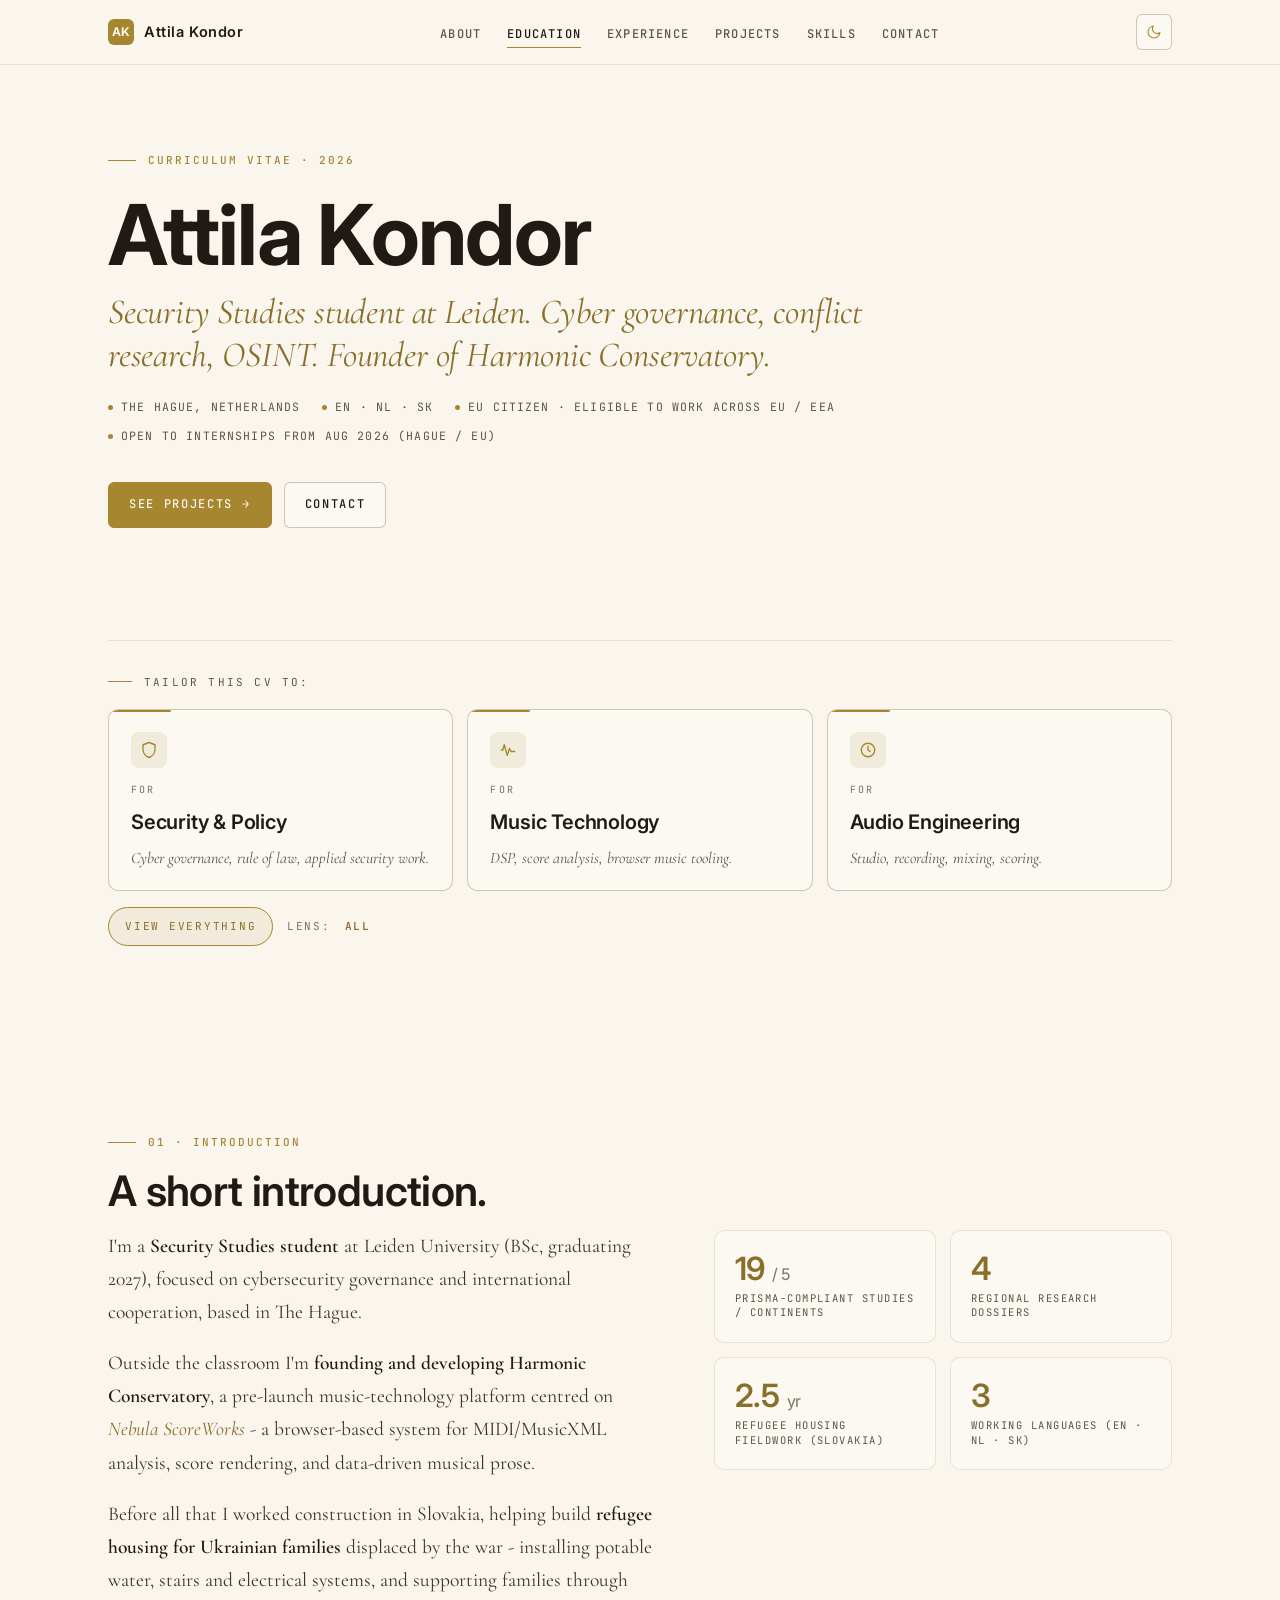
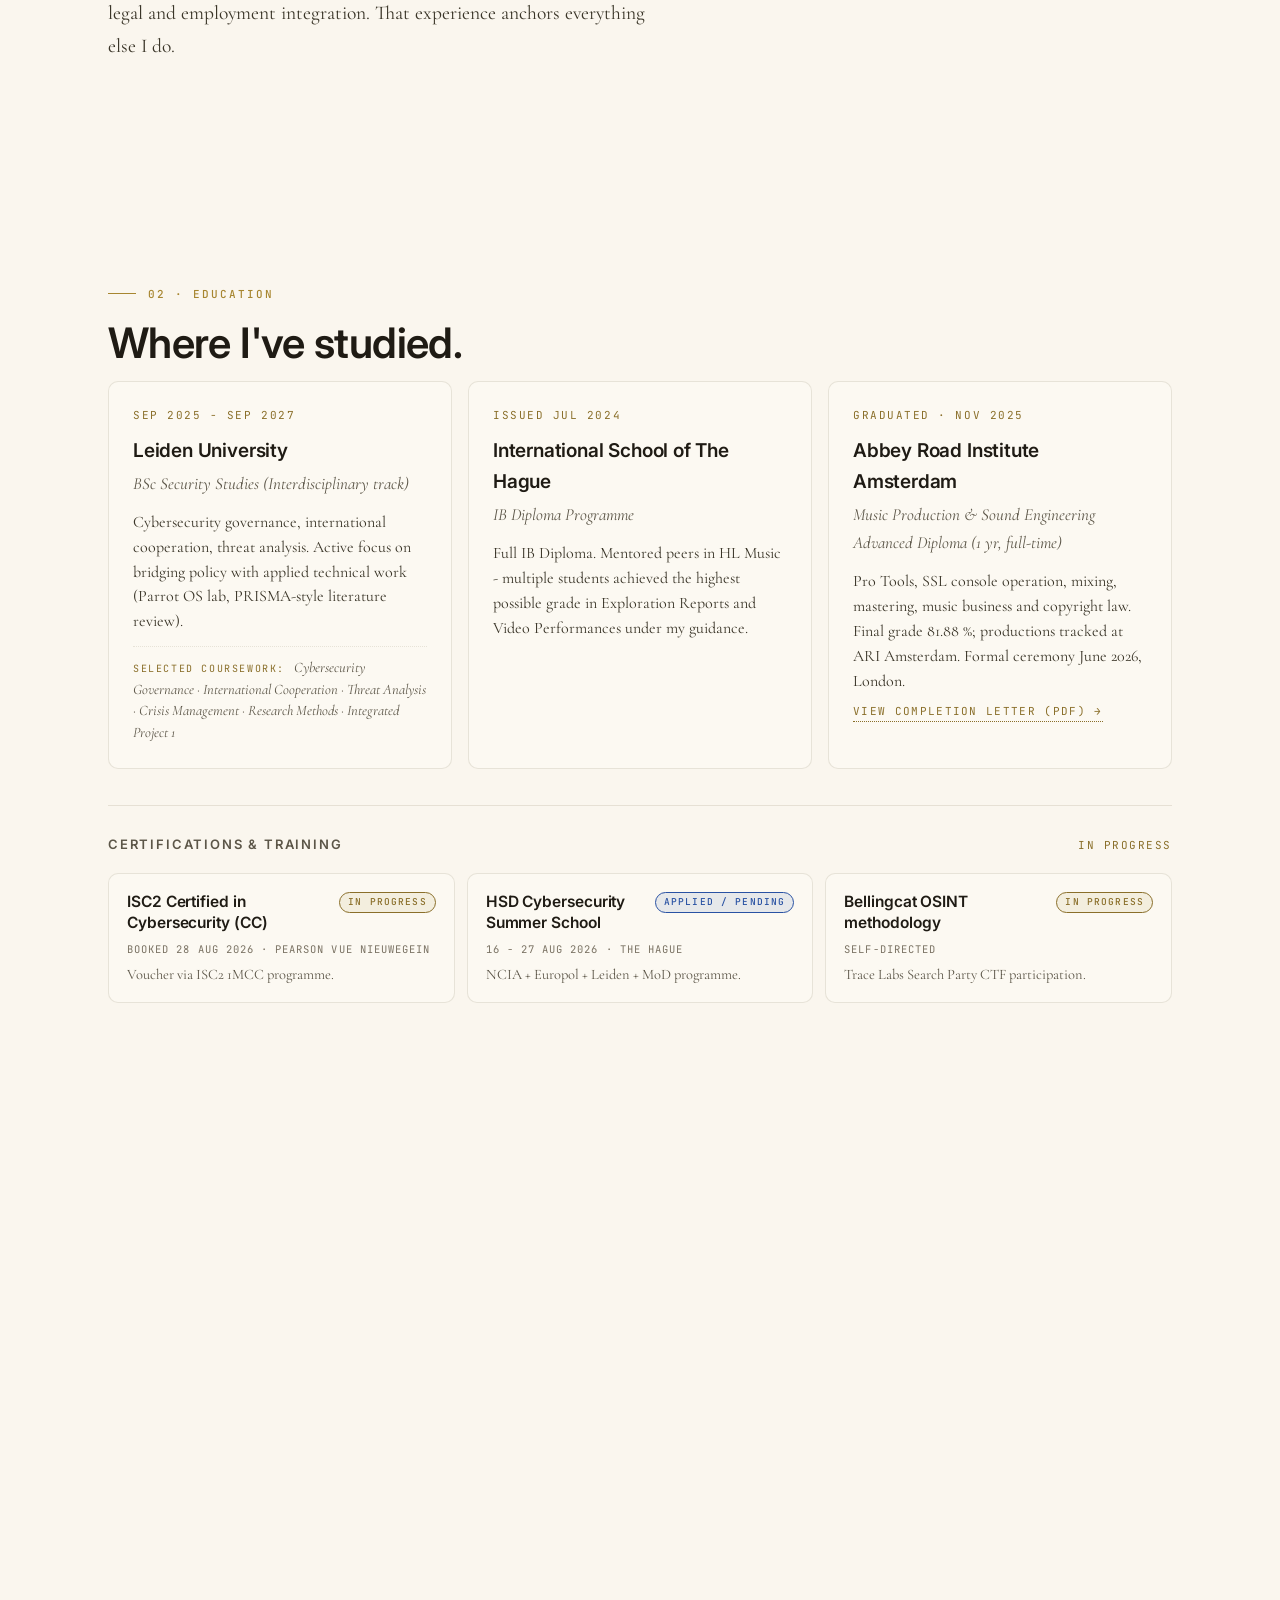
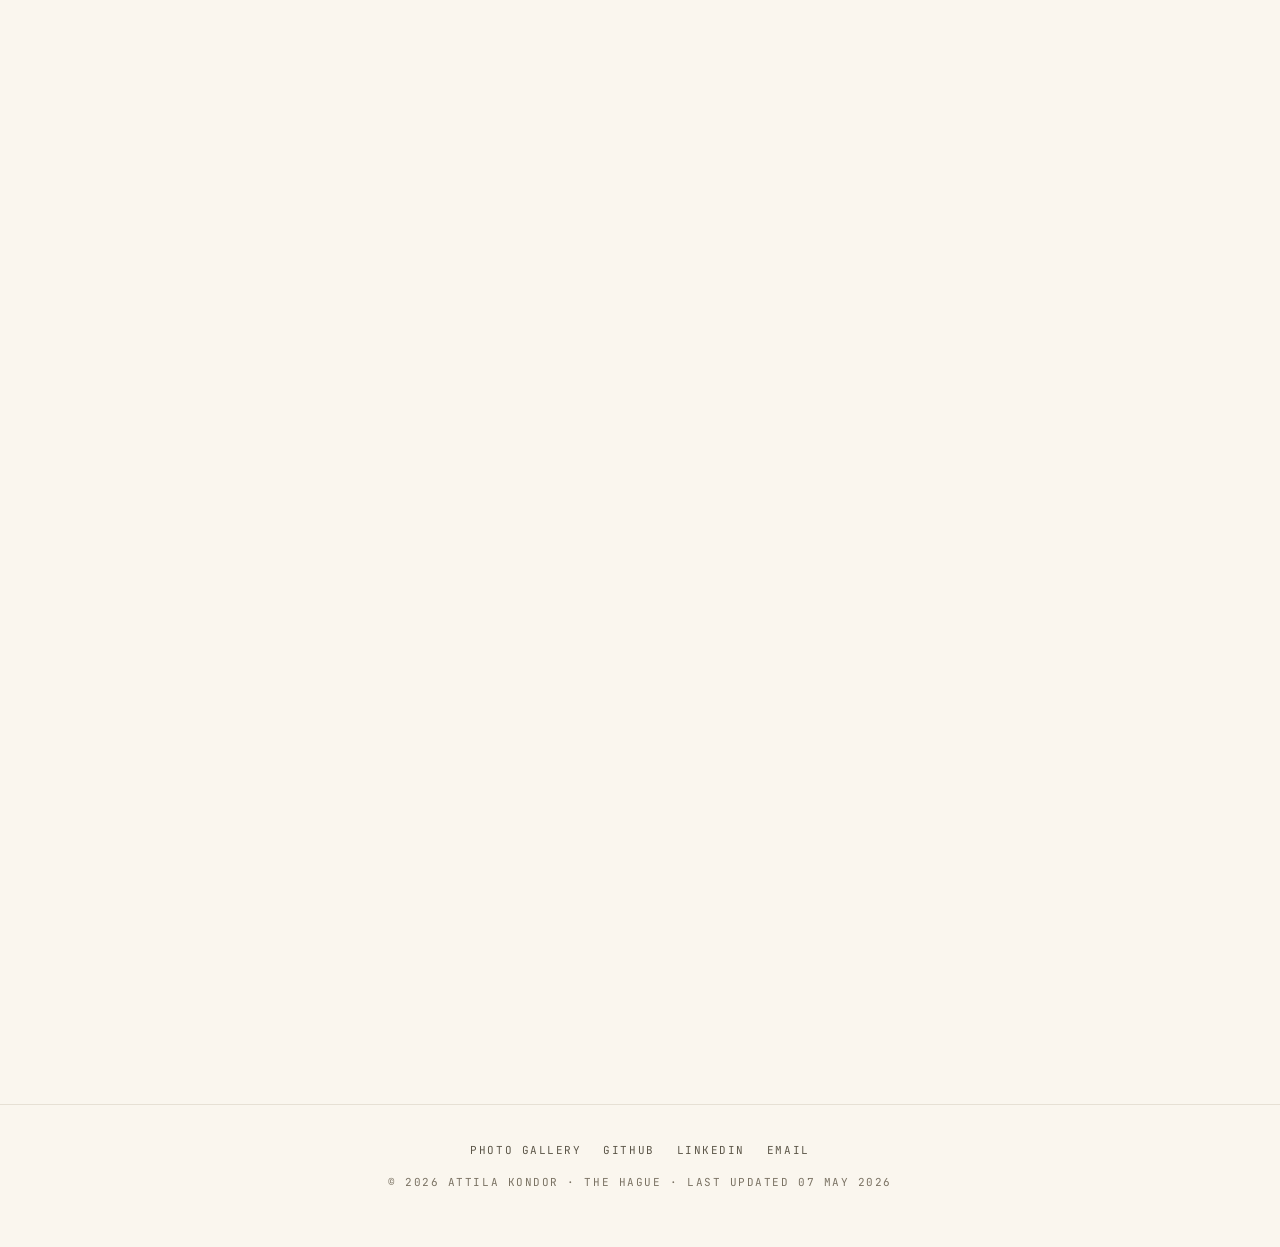
==== index.html @ 65b88cf1 "Initial public commit: CV hub + photo gallery Single-page CV with lens-based audience tailoring (Sec" ====
<!DOCTYPE html>
<html lang="en">
<head>
<meta charset="UTF-8" />
<meta name="viewport" content="width=device-width, initial-scale=1.0" />
<meta name="theme-color" content="#FAF6EE" />
<meta name="description" content="Attila Kondor - Security Studies student at Leiden University. Cyber governance, conflict research, OSINT. Available for internships from August 2026 in The Hague / EU." />
<title>Attila Kondor - CV</title>

<!-- Open Graph -->
<meta property="og:type" content="profile" />
<meta property="og:title" content="Attila Kondor - Security Studies, The Hague" />
<meta property="og:description" content="Cyber governance, conflict research, OSINT. Available for internships from August 2026." />
<meta property="og:url" content="https://attilakondor.com/" />
<meta property="og:image" content="https://attilakondor.com/assets/social/og-image.png" />
<meta property="og:image:width" content="1200" />
<meta property="og:image:height" content="630" />
<meta property="profile:first_name" content="Attila" />
<meta property="profile:last_name" content="Kondor" />

<!-- Twitter Card -->
<meta name="twitter:card" content="summary_large_image" />
<meta name="twitter:title" content="Attila Kondor - Security Studies, The Hague" />
<meta name="twitter:description" content="Cyber governance, conflict research, OSINT." />
<meta name="twitter:image" content="https://attilakondor.com/assets/social/og-image.png" />

<!-- Schema.org structured data -->
<script type="application/ld+json">
{
  "@context": "https://schema.org",
  "@type": "Person",
  "name": "Attila Kondor",
  "url": "https://attilakondor.com",
  "jobTitle": "Security Studies student",
  "alumniOf": [
    { "@type": "CollegeOrUniversity", "name": "Leiden University" },
    { "@type": "EducationalOrganization", "name": "Abbey Road Institute Amsterdam" },
    { "@type": "EducationalOrganization", "name": "International School of The Hague" }
  ],
  "knowsLanguage": ["English", "Slovak", "Dutch"],
  "address": {
    "@type": "PostalAddress",
    "addressLocality": "The Hague",
    "addressCountry": "NL"
  },
  "sameAs": [
    "https://www.linkedin.com/in/attila-kondor-",
    "https://github.com/dhm-ak"
  ],
  "email": "mailto:attilakondor006@gmail.com"
}
</script>

<!-- AK favicon (replaces the music-clef mark from prior versions) -->
<link rel="icon" href="data:image/svg+xml,<svg xmlns='http://www.w3.org/2000/svg' viewBox='0 0 32 32'><rect width='32' height='32' rx='6' fill='%23A78630'/><text x='16' y='22' text-anchor='middle' font-family='Inter,sans-serif' font-weight='600' font-size='15' fill='%23FAF6EE'>AK</text></svg>" />

<link rel="preconnect" href="https://fonts.googleapis.com" />
<link rel="preconnect" href="https://fonts.gstatic.com" crossorigin />
<link rel="preload" as="style" href="https://fonts.googleapis.com/css2?family=Cormorant+Garamond:ital,wght@0,400;0,500;0,600;1,400&family=Inter:wght@400;500;600;700&family=JetBrains+Mono:wght@400;500&display=swap" />
<link href="https://fonts.googleapis.com/css2?family=Cormorant+Garamond:ital,wght@0,400;0,500;0,600;1,400&family=Inter:wght@400;500;600;700&family=JetBrains+Mono:wght@400;500&display=swap" rel="stylesheet" />

<!-- Inline FOUC-prevention: paint the right colours and serif font on the
     very first frame, before main.css arrives. Prevents the white flash
     and font-swap jank, especially on slow 3G/4G connections. -->
<style>
  :root { color-scheme: light dark; }
  html, body { background: #FAF6EE; color: #3A3528; }
  :root[data-theme="dark"] html, :root[data-theme="dark"] body { background: #0A0F1A; color: #C8D4E2; }
  body {
    margin: 0;
    font-family: 'Cormorant Garamond', Georgia, serif;
    font-size: 18.5px;
    line-height: 1.65;
    -webkit-font-smoothing: antialiased;
  }
</style>

<link rel="stylesheet" href="assets/css/main.css" />

<!-- Apply stored theme before first paint -->
<script>
  (function () {
    try {
      var saved = localStorage.getItem('ak-theme');
      if (saved === 'dark') document.documentElement.setAttribute('data-theme', 'dark');
    } catch (e) {}
  })();
</script>
</head>

<body>

<a href="#about" class="skip-link">Skip to content</a>

<!-- ============== NAV ============== -->
<nav class="nav">
  <div class="nav-inner">
    <a href="#top" class="nav-brand"><span class="mark">AK</span> Attila Kondor</a>
    <ul class="nav-links">
      <li><a href="#about">About</a></li>
      <li><a href="#education">Education</a></li>
      <li><a href="#experience">Experience</a></li>
      <li><a href="#projects">Projects</a></li>
      <li><a href="#skills">Skills</a></li>
      <li><a href="#contact">Contact</a></li>
    </ul>
    <div class="nav-right">
      <button class="theme-toggle" id="themeToggle" aria-label="Toggle theme" title="Toggle theme">
        <svg class="icon-moon" viewBox="0 0 24 24" aria-hidden="true">
          <path d="M21 12.8A9 9 0 1 1 11.2 3a7 7 0 0 0 9.8 9.8z"/>
        </svg>
        <svg class="icon-sun" viewBox="0 0 24 24" aria-hidden="true">
          <circle cx="12" cy="12" r="4"/>
          <path d="M12 2v2M12 20v2M4.93 4.93l1.41 1.41M17.66 17.66l1.41 1.41M2 12h2M20 12h2M4.93 19.07l1.41-1.41M17.66 6.34l1.41-1.41"/>
        </svg>
      </button>
    </div>
  </div>
</nav>

<!-- ============== HERO ============== -->
<header class="hero" id="top">
  <div class="container">
    <div class="hero-grid">
      <div class="hero-text">
        <div class="eyebrow" style="margin-bottom: 22px;">Curriculum Vitae · 2026</div>
        <h1>
          Attila Kondor
          <span class="accent">Security Studies student at Leiden. Cyber governance, conflict research, OSINT. Founder of Harmonic Conservatory.</span>
        </h1>
        <div class="hero-meta">
          <span>The Hague, Netherlands</span>
          <span>EN · NL · SK</span>
          <span>EU citizen · eligible to work across EU / EEA</span>
          <span>Open to internships from Aug 2026 (Hague / EU)</span>
        </div>
        <div class="hero-actions">
          <a href="#projects" class="btn btn-primary">See projects →</a>
          <a href="#contact" class="btn">Contact</a>
        </div>
      </div>

      <!-- ====== Lens selector ====== -->
      <div class="lens" id="lens">
        <div class="lens-prompt">Tailor this CV to:</div>
        <div class="lens-doors">
          <button class="door" data-lens-btn="security" aria-pressed="false">
            <span class="door-icon" aria-hidden="true">
              <svg viewBox="0 0 24 24" fill="none" stroke="currentColor" stroke-width="1.8" stroke-linecap="round" stroke-linejoin="round">
                <path d="M12 2 4 5v6c0 5 3.5 9.5 8 11 4.5-1.5 8-6 8-11V5l-8-3z"/>
              </svg>
            </span>
            <span class="door-eyebrow">For</span>
            <span class="door-title">Security &amp; Policy</span>
            <span class="door-sub">Cyber governance, rule of law, applied security work.</span>
          </button>
          <button class="door" data-lens-btn="music-tech" aria-pressed="false">
            <span class="door-icon" aria-hidden="true">
              <svg viewBox="0 0 24 24" fill="none" stroke="currentColor" stroke-width="1.8" stroke-linecap="round" stroke-linejoin="round">
                <path d="M3 12h2l2-7 4 14 3-9 2 4h5"/>
              </svg>
            </span>
            <span class="door-eyebrow">For</span>
            <span class="door-title">Music Technology</span>
            <span class="door-sub">DSP, score analysis, browser music tooling.</span>
          </button>
          <button class="door" data-lens-btn="audio" aria-pressed="false">
            <span class="door-icon" aria-hidden="true">
              <svg viewBox="0 0 24 24" fill="none" stroke="currentColor" stroke-width="1.8" stroke-linecap="round" stroke-linejoin="round">
                <circle cx="12" cy="12" r="9"/>
                <path d="M12 7v5l3 2"/>
              </svg>
            </span>
            <span class="door-eyebrow">For</span>
            <span class="door-title">Audio Engineering</span>
            <span class="door-sub">Studio, recording, mixing, scoring.</span>
          </button>
        </div>
        <div class="lens-overview">
          <button class="lens-overview-btn active" data-lens-btn="all" aria-pressed="true">View everything</button>
          <span class="lens-active-label">Lens: <strong id="lensActive">All</strong></span>
        </div>
      </div>
    </div>
  </div>
</header>

<!-- ============== ABOUT ============== -->
<section id="about">
  <div class="container">
    <div class="eyebrow reveal">01 · Introduction</div>
    <h2 class="section-title reveal">A short introduction.</h2>

    <div class="about-grid">
      <div class="about-text reveal">
        <p>
          I'm a <strong>Security Studies student</strong> at Leiden
          University (BSc, graduating 2027), focused on cybersecurity
          governance and international cooperation, based in The Hague.
        </p>
        <p>
          Outside the classroom I'm <strong>founding and developing
          Harmonic Conservatory</strong>, a pre-launch music-technology
          platform centred on <em>Nebula ScoreWorks</em> - a
          browser-based system for MIDI/MusicXML analysis, score
          rendering, and data-driven musical prose.
        </p>
        <p>
          Before all that I worked construction in Slovakia, helping build
          <strong>refugee housing for Ukrainian families</strong> displaced
          by the war - installing potable water, stairs and electrical
          systems, and supporting families through legal and employment
          integration. That experience anchors everything else I do.
        </p>
      </div>
      <div class="stats reveal-stagger" id="statsGrid">
        <!-- ALL (default) + SECURITY -->
        <div class="stat" data-lens-show="all security">
          <div class="stat-num">19<small> / 5</small></div>
          <div class="stat-label">PRISMA-compliant studies / continents</div>
        </div>
        <div class="stat" data-lens-show="all security">
          <div class="stat-num">4</div>
          <div class="stat-label">Regional research dossiers</div>
        </div>
        <div class="stat" data-lens-show="all security">
          <div class="stat-num">2.5<small> yr</small></div>
          <div class="stat-label">Refugee housing fieldwork (Slovakia)</div>
        </div>
        <div class="stat" data-lens-show="all">
          <div class="stat-num">3</div>
          <div class="stat-label">Working languages (EN · NL · SK)</div>
        </div>
        <!-- SECURITY only -->
        <div class="stat" data-lens-show="security">
          <div class="stat-num">Aug<small> '26</small></div>
          <div class="stat-label">ISC2 CC certification scheduled</div>
        </div>
        <!-- MUSIC TECH -->
        <div class="stat" data-lens-show="music-tech">
          <div class="stat-num">909<small>+</small></div>
          <div class="stat-label">Pieces analysed (POP909 dataset)</div>
        </div>
        <div class="stat" data-lens-show="music-tech">
          <div class="stat-num">81.85<small>%</small></div>
          <div class="stat-label">MIREX root accuracy (vs 37 % baseline)</div>
        </div>
        <div class="stat" data-lens-show="music-tech">
          <div class="stat-num">15</div>
          <div class="stat-label">Curriculum modules shipped (Conservatory)</div>
        </div>
        <div class="stat" data-lens-show="music-tech">
          <div class="stat-num">JUCE<small> 8</small></div>
          <div class="stat-label">Native VST shipped (Chord Architect)</div>
        </div>
        <!-- AUDIO ENGINEERING -->
        <div class="stat" data-lens-show="audio">
          <div class="stat-num">81.88<small>%</small></div>
          <div class="stat-label">Abbey Road Institute graduation</div>
        </div>
        <div class="stat" data-lens-show="audio">
          <div class="stat-num">1<small> yr</small></div>
          <div class="stat-label">Full-time Advanced Diploma at ARI</div>
        </div>
        <div class="stat" data-lens-show="audio">
          <div class="stat-num">5</div>
          <div class="stat-label">Studios / venues recorded in</div>
        </div>
        <div class="stat" data-lens-show="audio">
          <div class="stat-num">IB HL</div>
          <div class="stat-label">Music students mentored to top grades</div>
        </div>
      </div>
    </div>
  </div>
</section>

<!-- ============== EDUCATION ============== -->
<section id="education">
  <div class="container">
    <div class="eyebrow reveal">02 · Education</div>
    <h2 class="section-title reveal">Where I've studied.</h2>

    <div class="edu-grid reveal-stagger">

      <div class="edu-card">
        <div class="edu-date">Sep 2025 - Sep 2027</div>
        <div class="edu-school">Leiden University</div>
        <div class="edu-degree">BSc Security Studies (Interdisciplinary track)</div>
        <div class="edu-detail">
          Cybersecurity governance, international cooperation, threat
          analysis. Active focus on bridging policy with applied
          technical work (Parrot OS lab, PRISMA-style literature review).
          <div class="edu-coursework">
            <span class="cw-label">Selected coursework:</span>
            Cybersecurity Governance · International Cooperation ·
            Threat Analysis · Crisis Management · Research Methods ·
            Integrated Project 1
          </div>
        </div>
      </div>

      <div class="edu-card">
        <div class="edu-date">Issued Jul 2024</div>
        <div class="edu-school">International School of The Hague</div>
        <div class="edu-degree">IB Diploma Programme</div>
        <div class="edu-detail">
          Full IB Diploma. Mentored peers in HL Music - multiple
          students achieved the highest possible grade in Exploration
          Reports and Video Performances under my guidance.
        </div>
      </div>

      <div class="edu-card">
        <div class="edu-date">Graduated · Nov 2025</div>
        <div class="edu-school">Abbey Road Institute Amsterdam</div>
        <div class="edu-degree">Music Production &amp; Sound Engineering Advanced Diploma (1 yr, full-time)</div>
        <div class="edu-detail">
          Pro Tools, SSL console operation, mixing, mastering, music
          business and copyright law. Final grade 81.88 %; productions
          tracked at ARI Amsterdam. Formal ceremony June 2026, London.
          <a href="assets/docs/abbey-road-completion.pdf" target="_blank" rel="noopener" class="edu-link">View completion letter (PDF) →</a>
        </div>
      </div>

    </div>

    <div class="cert-block reveal">
      <div class="cert-header">
        <div class="cert-title">Certifications &amp; Training</div>
        <div class="cert-status-line">In progress</div>
      </div>
      <div class="cert-grid reveal-stagger">

        <div class="cert-card">
          <div class="cert-card-top">
            <div class="cert-name">ISC2 Certified in Cybersecurity (CC)</div>
            <span class="status status-progress">In progress</span>
          </div>
          <div class="cert-meta">Booked 28 Aug 2026 · Pearson VUE Nieuwegein</div>
          <div class="cert-detail">Voucher via ISC2 1MCC programme.</div>
        </div>

        <div class="cert-card">
          <div class="cert-card-top">
            <div class="cert-name">HSD Cybersecurity Summer School</div>
            <span class="status status-pending">Applied / pending</span>
          </div>
          <div class="cert-meta">16 - 27 Aug 2026 · The Hague</div>
          <div class="cert-detail">NCIA + Europol + Leiden + MoD programme.</div>
        </div>

        <div class="cert-card">
          <div class="cert-card-top">
            <div class="cert-name">Bellingcat OSINT methodology</div>
            <span class="status status-progress">In progress</span>
          </div>
          <div class="cert-meta">Self-directed</div>
          <div class="cert-detail">Trace Labs Search Party CTF participation.</div>
        </div>

      </div>
    </div>

  </div>
</section>

<!-- ============== EXPERIENCE ============== -->
<section id="experience">
  <div class="container">
    <div class="eyebrow reveal">03 · Professional Experience</div>
    <h2 class="section-title reveal">Where I've built things.</h2>

    <div class="timeline">

      <div class="tl-item reveal">
        <div class="tl-date">Mar 2025 - Present · Hybrid</div>
        <div class="tl-role">Founder &amp; Lead Developer</div>
        <div class="tl-company">Harmonic Conservatory · Self-employed
          <span class="pin">The Hague, NL</span></div>
        <p class="tl-body">
          Founding and developing Harmonic Conservatory, a pre-launch
          music-technology startup. Its first product, <em>Nebula
          ScoreWorks</em>, is a website that takes a piece of digital
          sheet music and breaks it down automatically - showing the
          chords, the structure, the rises and falls of tension - and
          writes a plain-English description of what's happening
          musically.
        </p>
        <ul class="tl-bullets">
          <li>Built the entire analyser in the browser using plain JavaScript - no servers, runs instantly on any computer.</li>
          <li>Built an automated test system that runs the analyser against 909+ real songs from a public reference dataset, flagging any drop in accuracy on every code change.</li>
          <li>Designed a classification system that recognises common song structures (verse-chorus-verse patterns and similar) - the same kind of pattern-recognition skill used in OSINT investigation and threat-classification work.</li>
          <li>Tracked down a tricky audio bug that was silently cutting off the first fifth of a second of every playback. Wrote a clean fix and shipped it.</li>
          <li>Built an automatic commentary feature: for every musical phrase the system writes a paragraph in plain English explaining what's happening - so beginners can read the analysis without music-theory training.</li>
        </ul>
        <div class="inline-strip">
          <div class="photo" data-cap="Nebula ScoreWorks - tension graph &amp; score render with chord roman-numeral analysis">
            <img decoding="async" src="assets/photos/nebula-1.jpg" alt="Nebula ScoreWorks - tension graph view" loading="lazy"/>
            <div class="cap">Tension graph · Score render</div>
          </div>
          <div class="photo" data-cap="Nebula ScoreWorks - global music culture &amp; eras map">
            <img decoding="async" src="assets/photos/nebula-3.jpg" alt="Nebula ScoreWorks - culture and eras map" loading="lazy"/>
            <div class="cap">Culture &amp; eras map</div>
          </div>
          <div class="photo" data-cap="Nebula ScoreWorks - phrase-specific composition prose">
            <img decoding="async" src="assets/photos/nebula-6.jpg" alt="Nebula ScoreWorks - generative prose" loading="lazy"/>
            <div class="cap">Generative composition prose</div>
          </div>
        </div>
        <div class="tl-tags">
          <span class="chip gold">Vanilla JS</span>
          <span class="chip gold">VexFlow</span>
          <span class="chip gold">Web Audio</span>
          <span class="chip gold">MIDI / MusicXML</span>
          <span class="chip blue">Node CLI</span>
          <span class="chip">DSP</span>
          <span class="chip">Design Systems</span>
        </div>
      </div>

      <div class="tl-item reveal">
        <div class="tl-date">Jul 2023 - Jan 2025 · Hybrid</div>
        <div class="tl-role">Music Instructor &amp; Independent Recording Engineer</div>
        <div class="tl-company">Self-employed
          <span class="pin">The Hague, NL</span></div>
        <p class="tl-body">
          Two parallel tracks under one self-employed practice. <strong>Taught
          students</strong> composition, piano performance, and music
          production using industry-standard tools (Logic Pro X, Pro
          Tools, SSL mixing consoles); several mentees earned the
          <strong>top grade</strong> in IB Higher-Level Music. Alongside
          teaching, <strong>engineered recording sessions for working
          professional artists</strong> - strings, vocals, solo piano,
          and live theatrical performances.
        </p>
        <ul class="tl-bullets">
          <li><strong>Sessions for professional artists</strong> - tracked string ensembles, solo vocalists, and live theatrical performances across studio and venue settings, with full microphone-placement and signal-chain documentation so the sessions are reproducible.</li>
          <li>Recorded at <strong>Amare</strong>, <strong>Theater aan het Spui</strong>, and the Bethlehem chapel - covering studio piano captures, choir / ensemble work, and live theatrical productions.</li>
          <li>Designed individual lesson plans for each student - some learning piano as songwriters, others as classical arrangers.</li>
          <li>Trained students to move smoothly between the major music software (Logic Pro X, Pro Tools, Sibelius, MuseScore, Dorico) so they could pick the right tool for each project.</li>
          <li>Wrote small command-line scripts that automatically convert and rename batches of audio files - saving students hours of manual work each session.</li>
          <li>Composed original pieces inspired by theatrical performances, tailored to IB exam requirements.</li>
        </ul>
        <div class="inline-strip">
          <div class="photo" data-cap="On the faders - mix pass">
            <img decoding="async" src="assets/photos/studio-console-faders.jpg" alt="On the faders" loading="lazy"/>
            <div class="cap">Faders · Mix pass</div>
          </div>
          <div class="photo" data-cap="Flying faders mid-recall">
            <img decoding="async" src="assets/photos/studio-flying-faders.jpg" alt="Flying faders" loading="lazy"/>
            <div class="cap">Automation · Flying faders</div>
          </div>
          <div class="photo" data-cap="Patchbay - signal routing">
            <img decoding="async" src="assets/photos/studio-patchbay.jpg" alt="Patchbay" loading="lazy"/>
            <div class="cap">Patchbay · Routing</div>
          </div>
        </div>
        <div class="tl-tags">
          <span class="chip gold">Recording Engineer</span>
          <span class="chip gold">Composition</span>
          <span class="chip gold">Mentoring</span>
          <span class="chip">String tracking</span>
          <span class="chip">Vocal tracking</span>
          <span class="chip">Live capture</span>
          <span class="chip">Pro Tools</span>
          <span class="chip">Logic Pro X</span>
          <span class="chip">SSL consoles</span>
          <span class="chip">Sibelius / MuseScore / Dorico</span>
          <span class="chip blue">Bash</span>
        </div>
      </div>

      <div class="tl-item reveal">
        <div class="tl-date">Sep 2025 - Present · Self-directed</div>
        <div class="tl-role">Independent Security Research &amp; Lab</div>
        <div class="tl-company">Alongside Leiden BSc Security Studies
          <span class="pin">The Hague, NL</span></div>
        <p class="tl-body">
          A self-directed cybersecurity practice running alongside my
          Leiden degree - mixing hands-on technical work, structured
          policy research, and regional case studies.
        </p>
        <ul class="tl-bullets">
          <li>Daily use of <strong>Parrot OS / Debian</strong> (a security-focused Linux distribution): command line, networking, and defensive security tools.</li>
          <li>Wrote a structured academic literature review (using the PRISMA methodology) on gender-based human trafficking in post-conflict states - 19 peer-reviewed studies across 5 continents - for a Leiden coursework module.</li>
          <li>Designed and built a crisis-simulation game (<em>Operation Nexus</em>) for a group coursework project: players make decisions inside a fictional post-conflict country (Varalia) and watch the rule of law either collapse or hold.</li>
          <li>Three regional research dossiers: <strong>Syria</strong> (how chemical-weapons use is held to account; Saudi Arabia's role in the Civil War), <strong>Fukushima</strong> (a structured failure analysis of the 2011 disaster and the global nuclear-safety bodies that should have caught it), and <strong>DPRK</strong> (the UN sanctions system, North Korea's nuclear posture, and how Pyongyang routinely evades enforcement).</li>
          <li>Independent reading on <strong>financial crime</strong>: how banks help or hurt during conflicts (sanctions evasion, war profiteering), predatory lending, and gaps in cryptocurrency regulation.</li>
          <li>Booked the <strong>ISC2 Certified in Cybersecurity</strong> exam for Aug 2026 and applied for the HSD Cybersecurity Summer School (run jointly by NATO's NCIA, Europol, Leiden, and the Dutch Ministry of Defence).</li>
        </ul>
        <div class="tl-tags">
          <span class="chip rose">Parrot OS</span>
          <span class="chip rose">OSINT</span>
          <span class="chip rose">PRISMA</span>
          <span class="chip rose">Conflict Research</span>
          <span class="chip rose">Rule of Law</span>
          <span class="chip">Linux</span>
        </div>
      </div>

      <div class="tl-item reveal">
        <div class="tl-date">Jul 2022 - Dec 2024 · On-site</div>
        <div class="tl-role">Construction Helper - Ukrainian Refugee Housing</div>
        <div class="tl-company">Volunteer Works · Full-time
          <span class="pin">Lesnica &amp; Malá Franková, SK</span></div>
        <p class="tl-body">
          Supported the construction of homes in Slovakia for Ukrainian
          refugee families fleeing the war. Helped prepare materials,
          install essential systems (potable water, stairs, electricity),
          and collaborated with volunteer crews on safe assembly.
          Beyond the build itself, I helped families navigate legal
          entitlements and employment integration.
        </p>
        <ul class="tl-bullets">
          <li>Prepared construction supplies and contributed to installing potable water, stairs and electrical systems.</li>
          <li>Coordinated with volunteer crews on safe building assembly procedures.</li>
          <li>Helped displaced families navigate legal entitlements, employment and integration.</li>
          <li>Completed homes provided stable accommodation for displaced Ukrainian families.</li>
        </ul>
        <div class="inline-strip">
          <div class="photo feature" data-cap="Build site, Slovakia · Helping Ukrainian refugee families">
            <img decoding="async" src="assets/photos/ukraine-site-1.jpg" alt="Build site for Ukrainian refugee housing in Slovakia" loading="lazy"/>
            <div class="cap">Lesnica · Build site, 2022</div>
          </div>
          <div class="photo" data-cap="Before installing the staircase">
            <img decoding="async" src="assets/photos/ukraine-before-stairs.jpg" alt="Before installing staircase" loading="lazy"/>
            <div class="cap">Before · Staircase frame</div>
          </div>
          <div class="photo" data-cap="After staircase install">
            <img decoding="async" src="assets/photos/ukraine-after-stairs.jpg" alt="After staircase install" loading="lazy"/>
            <div class="cap">After · Staircase installed</div>
          </div>
        </div>
        <div class="tl-tags">
          <span class="chip green">Community Support</span>
          <span class="chip green">Construction</span>
          <span class="chip green">Humanitarian Aid</span>
          <span class="chip">Slovak / English</span>
        </div>
      </div>

    </div>
  </div>
</section>

<!-- ============== PROJECTS ============== -->
<section id="projects">
  <div class="container">
    <div class="eyebrow reveal">04 · Projects</div>
    <h2 class="section-title reveal">Selected work.</h2>
    <p class="section-lede reveal">
      Filtered by your chosen lens - pick one below to narrow the grid,
      or hit <em>All</em> to view everything. The lens at the top of
      the page stays in sync.
    </p>

    <div class="lens-mini reveal" id="lensMini" role="group" aria-label="Filter projects by lens">
      <span class="lens-mini-label">Filter:</span>
      <button class="lens-mini-btn" data-lens-btn="all" aria-pressed="true">All</button>
      <button class="lens-mini-btn" data-lens-btn="security" aria-pressed="false">Security &amp; Policy</button>
      <button class="lens-mini-btn" data-lens-btn="music-tech" aria-pressed="false">Music Tech</button>
      <button class="lens-mini-btn" data-lens-btn="audio" aria-pressed="false">Audio Engineering</button>
    </div>

    <div class="projects-grid" id="projectGrid">

      <!-- ===== Music Tech (4) ===== -->
      <article class="project has-shots reveal" data-lens="music-tech">
        <div class="project-tag"><span class="dot"></span> Music Tech · Flagship</div>
        <h3>Nebula ScoreWorks - Music analyser that runs in your browser</h3>
        <p>
          Drop a piece of digital sheet music in and the system breaks
          it down automatically: what key it's in, every chord, the
          song's structure (verse / chorus / bridge), and where the
          tension rises and falls. Renders the score visually as you
          scroll. No server, no install.
        </p>
        <div class="project-shots" aria-label="Nebula ScoreWorks screenshots">
          <div class="shot" data-cap="Tension graph + score render with chord roman-numeral analysis">
            <img decoding="async" src="assets/photos/nebula-1.jpg" alt="Nebula ScoreWorks - tension graph view" loading="lazy"/>
          </div>
          <div class="shot" data-cap="Phrase-tab navigator with VexFlow render">
            <img decoding="async" src="assets/photos/nebula-2.jpg" alt="Nebula ScoreWorks - phrase navigator" loading="lazy"/>
          </div>
          <div class="shot" data-cap="Global music culture &amp; eras map">
            <img decoding="async" src="assets/photos/nebula-3.jpg" alt="Nebula ScoreWorks - culture and eras map" loading="lazy"/>
          </div>
          <div class="shot" data-cap="Form recognition with structural overlay">
            <img decoding="async" src="assets/photos/nebula-4.jpg" alt="Nebula ScoreWorks - form recognition" loading="lazy"/>
          </div>
          <div class="shot" data-cap="Component analysis &amp; tension breakdown">
            <img decoding="async" src="assets/photos/nebula-5.jpg" alt="Nebula ScoreWorks - component analysis" loading="lazy"/>
          </div>
          <div class="shot" data-cap="Phrase-specific composition prose">
            <img decoding="async" src="assets/photos/nebula-6.jpg" alt="Nebula ScoreWorks - generative prose" loading="lazy"/>
          </div>
          <div class="shot" data-cap="Multi-view auto-scroll layout">
            <img decoding="async" src="assets/photos/nebula-7.jpg" alt="Nebula ScoreWorks - multi-view layout" loading="lazy"/>
          </div>
          <div class="shot" data-cap="Full pipeline view with tension contour">
            <img decoding="async" src="assets/photos/nebula-8.jpg" alt="Nebula ScoreWorks - full pipeline" loading="lazy"/>
          </div>
        </div>
        <div class="project-meta">
          <span class="chip gold">Vanilla JS</span>
          <span class="chip">VexFlow</span>
          <span class="chip">Web Audio</span>
          <span class="chip blue">MIDI / MusicXML</span>
        </div>
      </article>

      <article class="project reveal" data-lens="music-tech">
        <div class="project-tag"><span class="dot"></span> Music Tech · Core algorithm</div>
        <h3>Music key-detection engine</h3>
        <p>
          The "brain" inside the analyser. Figures out what key a piece
          of music is in (out of 24 possibilities), then breaks it into
          individual chords. Lifted accuracy from 37 % to 81.85 % on a
          public 909-piece test set, scored using the same method
          professional music-research teams use.
        </p>
        <div class="project-meta">
          <span class="chip gold">Pattern recognition</span>
          <span class="chip blue">Probabilistic decoding</span>
          <span class="chip">Public test set (POP909)</span>
          <span class="chip">Academic-grade benchmarking</span>
        </div>
      </article>

      <article class="project reveal" data-lens="music-tech">
        <div class="project-tag"><span class="dot"></span> Music Tech · EdTech</div>
        <h3>Harmonic Conservatory - online music school</h3>
        <p>
          A complete online music school. 15 progressive modules cover
          theory, harmony, ear training, recording, mixing, and film
          scoring - all running in the browser. Includes log-in to save
          progress and choose between visual themes.
        </p>
        <div class="project-meta">
          <span class="chip gold">EdTech</span>
          <span class="chip">Curriculum design</span>
          <span class="chip">15 modules</span>
        </div>
      </article>

      <article class="project reveal" data-lens="music-tech">
        <div class="project-tag"><span class="dot"></span> Music Tech · Toolkit</div>
        <h3>Browser Music-Theory Toolkit</h3>
        <p>
          A collection of in-browser music-theory tools: a chord-progression
          library, a genre-aware chord enhancer, a chord generator,
          a workbench for sketching progressions, and a reference for
          music traditions around the world. All share the same notation
          renderer.
        </p>
        <div class="project-meta">
          <span class="chip gold">Music theory</span>
          <span class="chip">Generative tools</span>
          <span class="chip">Chord voicing</span>
        </div>
      </article>

      <article class="project reveal" data-lens="music-tech">
        <div class="project-tag"><span class="dot"></span> Music Tech · Native plugin</div>
        <h3>Chord Architect - music plugin for Logic Pro &amp; other DAWs</h3>
        <p>
          A music-software plugin built in <strong>C++</strong> that runs
          inside professional digital audio workstations (Logic Pro, Pro
          Tools, Ableton, etc.). Lets musicians pick chord progressions
          visually, hear them play back live, and drag them straight
          into their session as a MIDI clip - no copying, no re-typing.
          Works on both Apple Silicon and Intel Macs.
        </p>
        <div class="project-meta">
          <span class="chip gold">C++</span>
          <span class="chip gold">Audio plugin (VST3 / AU)</span>
          <span class="chip">Cross-platform Mac</span>
          <span class="chip">MIDI drag-and-drop</span>
        </div>
      </article>

      <!-- ===== Security (3) ===== -->
      <article class="project reveal" data-lens="security">
        <div class="project-tag"><span class="dot"></span> Security · Research</div>
        <h3>Trafficking &amp; rule-of-law literature review (Leiden coursework)</h3>
        <p>
          A structured academic literature review on gender-based human
          trafficking in post-conflict states, written for a Leiden
          coursework module. Reviewed 19 peer-reviewed studies across
          5 continents and identified three patterns by which fragile
          states fail women and girls: through their use of force,
          their courts, and their bureaucracies. Used the standard
          academic search method (PRISMA) with a documented strategy.
        </p>
        <div class="project-meta">
          <span class="chip rose">PRISMA methodology</span>
          <span class="chip rose">Rule of law</span>
          <span class="chip rose">Human trafficking</span>
          <span class="chip">Academic research</span>
        </div>
      </article>

      <article class="project reveal" data-lens="security">
        <div class="project-tag"><span class="dot"></span> Security · Simulation + dev</div>
        <h3>Operation Nexus - crisis-simulation game</h3>
        <p>
          A crisis-simulation game built as a group coursework project.
          Players make decisions inside a fictional post-conflict
          country (Varalia) and watch the rule of law either collapse
          or hold. Real-time graphs show stability and legitimacy. The
          teacher can pause, rewind, and inject new events. Built in
          plain JavaScript so it runs offline in any classroom.
        </p>
        <div class="project-meta">
          <span class="chip rose">Crisis simulation</span>
          <span class="chip rose">Rule of law</span>
          <span class="chip blue">JavaScript</span>
          <span class="chip">Private (coursework)</span>
        </div>
      </article>

      <article class="project reveal with-image" data-lens="security"
               style="--proj-bg: url('assets/photos/linux-on-phone.jpg');">
        <div class="project-tag"><span class="dot"></span> Security · Lab</div>
        <h3>Cybersecurity practice lab</h3>
        <p>
          My personal lab for hands-on cybersecurity practice, built on
          <strong>Parrot OS</strong> (a Linux distribution designed for
          security work). Used for coursework in network mapping,
          vulnerability scanning, and defensive monitoring. Side
          projects include running full Linux on a phone.
        </p>
        <div class="project-meta">
          <span class="chip">Parrot OS</span>
          <span class="chip">Linux</span>
          <span class="chip">Network mapping</span>
          <span class="chip">Vulnerability scanning</span>
        </div>
      </article>

      <article class="project reveal" data-lens="security">
        <div class="project-tag"><span class="dot"></span> Security · Area studies</div>
        <h3>Conflict &amp; area studies - Syria · Fukushima · DPRK</h3>
        <p>
          Three regional research dossiers I built up over Leiden
          coursework:
        </p>
        <ul class="tl-bullets" style="margin-bottom: 14px;">
          <li><strong>Syria</strong> - how Saudi Arabia's involvement in the Civil War fits classic great-power theory, plus how (and whether) chemical-weapons use is held to account, including the OPCW's investigative role.</li>
          <li><strong>Fukushima</strong> - a structured failure analysis of the 2011 nuclear disaster, the global agencies that should have caught it (IAEA), and what the post-incident review found.</li>
          <li><strong>DPRK</strong> - the UN sanctions system on North Korea (Resolutions 1718 / 2270 / 2371), how Pyongyang routinely evades enforcement, and how it uses proliferation networks to fund itself.</li>
        </ul>
        <div class="project-meta">
          <span class="chip rose">Conflict studies</span>
          <span class="chip rose">Chemical weapons</span>
          <span class="chip rose">Nuclear governance</span>
          <span class="chip">IAEA / OPCW</span>
          <span class="chip">UN sanctions</span>
        </div>
      </article>

      <!-- ===== Audio (3) ===== -->
      <article class="project reveal" data-lens="audio">
        <div class="project-tag"><span class="dot"></span> Audio · Bug fix</div>
        <h3>Web Audio playback bug fix</h3>
        <p>
          Tracked down a tricky bug that was silently cutting off the
          first fifth of a second of every audio playback. Wrote a
          clean fix - which also lifted a key piece of the analyser's
          accuracy by 19 percentage points, with a follow-up timing
          fix adding another 5.
        </p>
        <div class="project-meta">
          <span class="chip blue">Web Audio</span>
          <span class="chip">Debugging</span>
          <span class="chip">Performance</span>
        </div>
      </article>

      <article class="project reveal" data-lens="audio">
        <div class="project-tag"><span class="dot"></span> Audio · Recording</div>
        <h3>Abbey Road Institute - choir session</h3>
        <p>
          Recorded a male choir for a hybrid orchestral / synthesiser
          piece, captured in Pro Tools through an SSL mixing console at
          Abbey Road Institute Amsterdam.
        </p>
        <div class="project-meta">
          <span class="chip blue">Pro Tools</span>
          <span class="chip">SSL console</span>
          <span class="chip">Choir capture</span>
        </div>
      </article>

      <article class="project reveal" data-lens="audio">
        <div class="project-tag"><span class="dot"></span> Audio · Recording</div>
        <h3>Bethlehem chapel - solo piano session</h3>
        <p>
          Recorded a solo piano session at the Bethlehem chapel using a
          single-microphone (mono) setup. Documented the full recording
          chain - microphone placement, signal processing, and routing
          - so the session is reproducible.
        </p>
        <div class="project-meta">
          <span class="chip blue">Mono recording</span>
          <span class="chip">Signal chain</span>
          <span class="chip">Live capture</span>
        </div>
      </article>

      <!-- ===== Cross-cutting / always shown ===== -->
      <article class="project reveal" data-lens="all">
        <div class="project-tag"><span class="dot"></span> Humanitarian · Field</div>
        <h3>Refugee housing build - Slovakia (2022-2024)</h3>
        <p>
          Hands-on construction work for two villages (Lesnica and
          Malá Franková) building homes for displaced Ukrainian
          families. Prepped materials, installed water, stairs, and
          electrics. Also helped families navigate the legal and
          job-finding side of resettlement.
        </p>
        <div class="project-meta">
          <span class="chip green">Field work</span>
          <span class="chip green">Integration support</span>
          <span class="chip">2.5 years</span>
        </div>
      </article>

    </div>

    <!-- ====== Other work ====== -->
    <div class="other-work reveal">
      <h3>Other work</h3>

      <div class="ow-group">
        <h4 class="ow-subhead">Software</h4>
        <ul class="other-list">
          <li>
            <span class="ow-name">OSCAR
              <small>Voice-first AI assistant - the first project I ever built. Speech recognition, generative image &amp; voice synthesis.</small>
            </span>
            <span class="ow-tag">Software · 2022</span>
          </li>
          <li>
            <span class="ow-name">NebulaScore (Jarvis)
              <small>Personal life OS - Fastify backend, React/Vite dashboard, JWT auth, Zod validation.</small>
            </span>
            <span class="ow-tag">Software</span>
          </li>
          <li>
            <span class="ow-name">Kiosk
              <small>Single-page studio kiosk dashboard with live weather and status widgets.</small>
            </span>
            <span class="ow-tag">Software · Kiosk</span>
          </li>
          <li>
            <span class="ow-name">Dashboard Module
              <small>Reusable HTML widget grid shared across kiosk, conservatory and personal-OS projects.</small>
            </span>
            <span class="ow-tag">Software</span>
          </li>
          <li>
            <span class="ow-name">Bash Audio-Conversion Scripts
              <small>Batch audio-conversion automation taught alongside DAW workflows for student production handover.</small>
            </span>
            <span class="ow-tag">Software · Bash</span>
          </li>
          <li>
            <span class="ow-name">Personal Finance Tracker
              <small>Spreadsheet + Python pipeline for personal finance tracking and brokerage reconciliation.</small>
            </span>
            <span class="ow-tag">Software · Finance</span>
          </li>
        </ul>
      </div>

      <div class="ow-group">
        <h4 class="ow-subhead">Music Tech</h4>
        <ul class="other-list">
          <li>
            <span class="ow-name">Regression CLI for Music Pipeline
              <small>Node-based harness producing diff reports across 909+ pieces, tracking accuracy per algorithm version.</small>
            </span>
            <span class="ow-tag">Music Tech · Tooling</span>
          </li>
          <li>
            <span class="ow-name">chord2midi (ChordTools)
              <small>Python CLI converting chord-chart text into clean MIDI and MusicXML files.</small>
            </span>
            <span class="ow-tag">Music Tech · Python</span>
          </li>
        </ul>
      </div>

      <div class="ow-group">
        <h4 class="ow-subhead">Composition</h4>
        <ul class="other-list">
          <li>
            <span class="ow-name">Theatrical Scoring &amp; IB Mentorship
              <small>Original scoring for mentored IB HL Music students; performed live at Amare and Theater aan het Spui.</small>
            </span>
            <span class="ow-tag">Composition</span>
          </li>
          <li>
            <span class="ow-name">Original Compositions Portfolio
              <small>Private body of original work - orchestral, chamber, theatrical, cinematic. Available on request.</small>
            </span>
            <span class="ow-tag">Composition · Private</span>
          </li>
        </ul>
      </div>
    </div>
  </div>
</section>

<!-- ============== SKILLS ============== -->
<section id="skills">
  <div class="container">
    <div class="eyebrow reveal">05 · Skills &amp; Toolchain</div>
    <h2 class="section-title reveal">What I work with.</h2>

    <div class="skill-groups reveal-stagger">

      <div class="skill-group">
        <h4>Programming &amp; Software</h4>
        <div class="skill-list">
          <span class="chip">JavaScript (Vanilla)</span>
          <span class="chip">TypeScript</span>
          <span class="chip">Python</span>
          <span class="chip">C++</span>
          <span class="chip">Node.js</span>
          <span class="chip">Bash</span>
          <span class="chip">HTML / CSS</span>
          <span class="chip">React</span>
          <span class="chip">Next.js</span>
          <span class="chip">Vite</span>
          <span class="chip">Fastify</span>
          <span class="chip">Zod</span>
          <span class="chip">D3.js</span>
          <span class="chip">JUCE</span>
          <span class="chip">CMake</span>
          <span class="chip blue">Claude API (Anthropic)</span>
        </div>
      </div>

      <div class="skill-group">
        <h4>Music Tech / DSP</h4>
        <div class="skill-list">
          <span class="chip gold">VexFlow</span>
          <span class="chip gold">Web Audio API</span>
          <span class="chip gold">MIDI</span>
          <span class="chip gold">MusicXML</span>
          <span class="chip">DSP</span>
          <span class="chip">Form Analysis</span>
        </div>
      </div>

      <div class="skill-group">
        <h4>Audio Engineering</h4>
        <div class="skill-list">
          <span class="chip">Pro Tools</span>
          <span class="chip">Logic Pro X</span>
          <span class="chip">SSL Consoles</span>
          <span class="chip">Sibelius</span>
          <span class="chip">MuseScore</span>
          <span class="chip">Dorico</span>
          <span class="chip">Mixing</span>
          <span class="chip">Mastering</span>
          <span class="chip">Live Recording</span>
          <span class="chip">Choir / Ensemble Capture</span>
        </div>
      </div>

      <div class="skill-group">
        <h4>Studios &amp; Venues</h4>
        <div class="skill-list">
          <span class="chip gold">Abbey Road Institute · Amsterdam</span>
          <span class="chip">STMPD Studios</span>
          <span class="chip">Bethlehem Chapel</span>
          <span class="chip">Amare · The Hague</span>
          <span class="chip">Theater aan het Spui</span>
        </div>
      </div>

      <div class="skill-group">
        <h4>Security, OSINT &amp; Systems</h4>
        <div class="skill-list">
          <span class="chip rose">Parrot OS</span>
          <span class="chip rose">Debian</span>
          <span class="chip rose">Linux CLI</span>
          <span class="chip rose">OSINT</span>
          <span class="chip rose">PRISMA Methodology</span>
          <span class="chip rose">Conflict Research</span>
          <span class="chip rose">IAEA / OPCW frameworks</span>
          <span class="chip rose">Risk Analysis</span>
          <span class="chip rose">Recon</span>
          <span class="chip rose">JWT / Auth</span>
          <span class="chip rose">Rate Limiting</span>
        </div>
      </div>

      <div class="skill-group">
        <h4>Composition</h4>
        <div class="skill-list">
          <span class="chip">Counterpoint</span>
          <span class="chip">Orchestration</span>
          <span class="chip">Film Scoring</span>
          <span class="chip">Modal Theory</span>
          <span class="chip">Voice Leading</span>
          <span class="chip">Theatrical Scoring</span>
        </div>
      </div>

      <div class="skill-group">
        <h4>Tools &amp; Platforms</h4>
        <div class="skill-list">
          <span class="chip">Git / GitHub</span>
          <span class="chip">VS Code</span>
          <span class="chip">MS Office</span>
          <span class="chip">Excel (advanced)</span>
          <span class="chip">macOS / Linux</span>
        </div>
      </div>

    </div>

    <div class="languages-block reveal">
      <div class="languages-title">Languages</div>
      <div class="languages reveal-stagger">
        <div class="lang-row">
          <div class="lang-name">English</div>
          <div class="lang-divider"></div>
          <div class="lang-level">Native · C2</div>
        </div>
        <div class="lang-row">
          <div class="lang-name">Slovak</div>
          <div class="lang-divider"></div>
          <div class="lang-level">Native · C2</div>
        </div>
        <div class="lang-row">
          <div class="lang-name">Dutch</div>
          <div class="lang-divider"></div>
          <div class="lang-level">Fluent · C1</div>
        </div>
      </div>
    </div>
  </div>
</section>

<!-- ============== CONTACT ============== -->
<section id="contact">
  <div class="container">
    <div class="contact-card reveal">
      <h2>Let's build something.</h2>
      <p>
        Currently studying Security Studies at Leiden University and
        actively pursuing internships in cyber governance, applied
        cybersecurity, and OSINT / open-source intelligence work.
      </p>
      <p style="font-size: 16.5px; color: var(--text-soft); margin-top: -8px;">
        Particularly interested in: <strong>Hague-based policy &amp; research</strong>
        (Clingendael, HCSS, T.M.C. Asser, OPCW, ICC), <strong>applied
        cyber</strong> (Politie, TNO, Fox-IT, NCIA, ENISA), and
        <strong>OSINT / open-source intelligence</strong> work.
      </p>
      <div class="contact-links">
        <a href="mailto:attilakondor006@gmail.com" class="btn btn-primary">attilakondor006@gmail.com</a>
        <a href="https://www.linkedin.com/in/attila-kondor-" class="btn" target="_blank" rel="noopener">LinkedIn</a>
        <a href="https://github.com/dhm-ak" class="btn" target="_blank" rel="noopener">GitHub</a>
      </div>
      <p class="references-line">Academic and professional references available on request.</p>
    </div>
  </div>
</section>

<!-- ============== FOOTER ============== -->
<footer>
  <div class="container">
    <div class="footer-links">
      <a href="gallery.html">Photo gallery</a>
      <a href="https://github.com/dhm-ak" target="_blank" rel="noopener">GitHub</a>
      <a href="https://www.linkedin.com/in/attila-kondor-" target="_blank" rel="noopener">LinkedIn</a>
      <a href="mailto:attilakondor006@gmail.com">Email</a>
    </div>
    <p>© 2026 Attila Kondor · The Hague · Last updated 07 May 2026</p>
  </div>
</footer>

<!-- ============== JS ============== -->
<script>
/* Reveal-on-scroll */
const io = new IntersectionObserver((entries) => {
  for (const e of entries) {
    if (e.isIntersecting) { e.target.classList.add('shown'); io.unobserve(e.target); }
  }
}, { threshold: 0.12, rootMargin: '0px 0px -60px 0px' });
document.querySelectorAll('.reveal, .reveal-stagger').forEach(el => io.observe(el));

/* ============ Lens system ============ */
const ALLOWED_LENSES = ['all', 'security', 'music-tech', 'audio'];
const LENS_LABEL = {
  'all': 'All',
  'security': 'Security & Policy',
  'music-tech': 'Music Technology',
  'audio': 'Audio Engineering',
};

function readLensFromUrl() {
  const v = new URLSearchParams(location.search).get('lens');
  return ALLOWED_LENSES.includes(v) ? v : 'all';
}

function applyLens(lens, opts) {
  opts = opts || {};
  document.querySelectorAll('[data-lens-btn]').forEach(b => {
    const isActive = b.dataset.lensBtn === lens;
    b.classList.toggle('active', isActive);
    b.setAttribute('aria-pressed', isActive ? 'true' : 'false');
  });

  const grid = document.getElementById('projectGrid');
  if (grid) {
    grid.querySelectorAll('.project').forEach(card => {
      const cardLens = card.dataset.lens;
      const show = (lens === 'all') || (cardLens === lens) || (cardLens === 'all');
      card.style.display = show ? '' : 'none';
    });
  }

  // Stats grid - each stat has data-lens-show="space-separated lens names"
  const statsGrid = document.getElementById('statsGrid');
  if (statsGrid) {
    statsGrid.querySelectorAll('.stat').forEach(stat => {
      const list = (stat.dataset.lensShow || '').split(/\s+/);
      stat.style.display = list.includes(lens) ? '' : 'none';
    });
  }

  const label = document.getElementById('lensActive');
  if (label) label.textContent = LENS_LABEL[lens] || 'All';

  const url = new URL(location);
  if (lens === 'all') url.searchParams.delete('lens');
  else url.searchParams.set('lens', lens);
  history.replaceState(null, '', url);

  if (opts.scrollToProjects) {
    const target = document.getElementById('projects');
    if (target) target.scrollIntoView({ behavior: 'smooth', block: 'start' });
  }
}

document.querySelectorAll('[data-lens-btn]').forEach(btn => {
  btn.addEventListener('click', () => {
    const lens = btn.dataset.lensBtn;
    applyLens(lens, { scrollToProjects: false });
  });
});

applyLens(readLensFromUrl(), { scrollToProjects: false });

/* ============ Theme toggle ============ */
const themeBtn = document.getElementById('themeToggle');
if (themeBtn) {
  themeBtn.addEventListener('click', () => {
    const isDark = document.documentElement.getAttribute('data-theme') === 'dark';
    if (isDark) {
      document.documentElement.removeAttribute('data-theme');
      try { localStorage.setItem('ak-theme', 'light'); } catch (e) {}
    } else {
      document.documentElement.setAttribute('data-theme', 'dark');
      try { localStorage.setItem('ak-theme', 'dark'); } catch (e) {}
    }
  });
}

/* ============ Active nav link highlighting ============ */
const navLinks = document.querySelectorAll('.nav-links a');
const sections = [...navLinks]
  .map(a => document.querySelector(a.getAttribute('href')))
  .filter(Boolean);
const navIO = new IntersectionObserver((entries) => {
  for (const e of entries) {
    if (e.isIntersecting) {
      navLinks.forEach(a => a.classList.toggle(
        'active', a.getAttribute('href') === '#' + e.target.id
      ));
    }
  }
}, { threshold: 0.4 });
sections.forEach(s => navIO.observe(s));

/* ============ Inline-strip lightbox (timeline photos) ============ */
let lastFocus = null;
function openLightbox(src, caption) {
  let lb = document.getElementById('lightbox');
  if (!lb) {
    lb = document.createElement('div');
    lb.id = 'lightbox';
    lb.className = 'lightbox';
    lb.setAttribute('role', 'dialog');
    lb.setAttribute('aria-modal', 'true');
    lb.setAttribute('aria-label', 'Image viewer');
    lb.innerHTML =
      '<button class="lightbox-close" aria-label="Close image viewer">&times;</button>' +
      '<img decoding="async" alt=""/>' +
      '<div class="lightbox-cap"></div>';
    document.body.appendChild(lb);
    lb.addEventListener('click', (e) => { if (e.target === lb) closeLightbox(); });
    lb.querySelector('.lightbox-close').addEventListener('click', closeLightbox);
    // Trap Tab / Shift+Tab inside the close button (only focusable element)
    lb.addEventListener('keydown', (e) => {
      if (e.key === 'Tab') {
        e.preventDefault();
        lb.querySelector('.lightbox-close').focus();
      }
    });
  }
  lb.querySelector('img').src = src;
  lb.querySelector('img').alt = caption || '';
  lb.querySelector('.lightbox-cap').textContent = caption || '';
  lb.classList.add('open');
  document.body.style.overflow = 'hidden';
  // Move focus to close button so keyboard users can dismiss with Enter
  setTimeout(() => lb.querySelector('.lightbox-close').focus(), 0);
}
function closeLightbox() {
  const lb = document.getElementById('lightbox');
  if (!lb) return;
  lb.classList.remove('open');
  document.body.style.overflow = '';
  if (lastFocus && typeof lastFocus.focus === 'function') {
    lastFocus.focus();
    lastFocus = null;
  }
}
document.querySelectorAll('.inline-strip .photo, .gallery .photo, .project-shots .shot').forEach(slot => {
  // Keyboard accessibility
  slot.setAttribute('tabindex', '0');
  slot.setAttribute('role', 'button');
  const img = slot.querySelector('img');
  if (img) slot.setAttribute('aria-label', 'View image: ' + (slot.dataset.cap || img.alt || 'photo'));

  const open = () => {
    if (img && img.src) {
      lastFocus = slot;
      openLightbox(img.src, slot.dataset.cap || img.alt);
    }
  };
  slot.addEventListener('click', open);
  slot.addEventListener('keydown', (e) => {
    if (e.key === 'Enter' || e.key === ' ') {
      e.preventDefault();
      open();
    }
  });
});
window.addEventListener('keydown', (e) => {
  if (e.key === 'Escape') closeLightbox();
});
</script>

</body>
</html>
---- assets/css/main.css ----
/* ===============================================================
   Attila Kondor - CV / Portfolio - main stylesheet
   Shared by index.html and gallery.html
   Option A: Inter (display) + Cormorant Garamond (body) +
   JetBrains Mono (mono). Light mode default. No Three.js.
   =============================================================== */

/* ----- Tokens (default = light) ----- */
:root {
  /* surfaces */
  --bg: #FAF6EE;
  --surface: #FCF9F2;
  --surface-elev: #FEFDF8;
  --border: rgba(86, 64, 24, 0.12);
  --border-strong: rgba(86, 64, 24, 0.28);

  /* type */
  --ink: #1F1B14;
  --text: #3A3528;
  --text-soft: #5C5648;
  --text-mute: #7A7263;

  /* accents */
  --gold: #A78630;
  --gold-dim: #8A6F2A;
  --gold-bright: #B89846;
  --blue: #2952A3;
  --blue-soft: #5781B5;
  --rose: #B43A3A;
  --green: #117A3D;

  /* motion */
  --t-fast: 160ms cubic-bezier(0.4, 0, 0.2, 1);
  --t-base: 280ms cubic-bezier(0.4, 0, 0.2, 1);
  --t-slow: 540ms cubic-bezier(0.22, 1, 0.36, 1);

  /* radii */
  --r-sm: 6px;
  --r: 10px;
  --r-lg: 16px;

  /* type stack */
  --f-sans: 'Inter', -apple-system, BlinkMacSystemFont, 'Segoe UI', system-ui, sans-serif;
  --f-serif: 'Cormorant Garamond', 'Iowan Old Style', Charter, Georgia, serif;
  --f-mono: 'JetBrains Mono', 'SF Mono', Menlo, Consolas, monospace;

  /* width */
  --w: 1120px;

  /* shadow */
  --shadow-sm: 0 2px 6px -2px rgba(86, 64, 24, 0.10);
  --shadow: 0 12px 28px -16px rgba(86, 64, 24, 0.22);
  --shadow-lg: 0 24px 48px -28px rgba(86, 64, 24, 0.30);

  /* gradients */
  --bg-grad:
    radial-gradient(ellipse 70% 40% at 18% 8%, rgba(167, 134, 60, 0.10), transparent 60%),
    radial-gradient(ellipse 50% 35% at 92% 12%, rgba(41, 82, 163, 0.06), transparent 65%),
    linear-gradient(180deg, var(--bg) 0%, #F7F2E5 100%);
}

:root[data-theme="dark"] {
  --bg: #0A0F1A;
  --surface: #131C2A;
  --surface-elev: #1B273B;
  --border: rgba(201, 168, 76, 0.14);
  --border-strong: rgba(201, 168, 76, 0.32);

  --ink: #F0F4FA;
  --text: #C8D4E2;
  --text-soft: #94A8C0;
  --text-mute: #6B7F94;

  --gold: #C9A84C;
  --gold-dim: #A78630;
  --gold-bright: #E5C96B;
  --blue: #5781B5;
  --blue-soft: #93C5FD;
  --rose: #E05252;
  --green: #22C55E;

  --shadow-sm: 0 2px 6px -2px rgba(0, 0, 0, 0.40);
  --shadow: 0 18px 36px -20px rgba(0, 0, 0, 0.55);
  --shadow-lg: 0 30px 60px -30px rgba(0, 0, 0, 0.65);

  --bg-grad:
    radial-gradient(ellipse 70% 40% at 18% 8%, rgba(201, 168, 76, 0.08), transparent 60%),
    radial-gradient(ellipse 60% 40% at 92% 14%, rgba(58, 123, 213, 0.10), transparent 65%),
    linear-gradient(180deg, var(--bg) 0%, #060B14 100%);
}

/* ----- Reset / base ----- */
*, *::before, *::after { box-sizing: border-box; margin: 0; padding: 0; }

html {
  scroll-behavior: smooth;
  scroll-padding-top: 80px;
}

body {
  font-family: var(--f-serif);
  font-size: 18.5px;
  line-height: 1.65;
  color: var(--text);
  background: var(--bg);
  min-height: 100vh;
  -webkit-font-smoothing: antialiased;
  -moz-osx-font-smoothing: grayscale;
  text-rendering: optimizeLegibility;
}

/* Skip rendering the parts of below-the-fold sections that are not yet
   in the viewport. Massive first-paint win on a long, image-heavy page.
   `contain-intrinsic-size` reserves predictable layout space so the
   scrollbar doesn't jump as sections render in. */
#experience, #projects, #skills, #contact, #fieldwork {
  content-visibility: auto;
  contain-intrinsic-size: 1px 1200px;
}

/* Fixed background gradient as a separate compositor layer.
   Far cheaper to scroll over than `background-attachment: fixed` because
   it sits on its own GPU layer and never repaints during scroll. */
body::before {
  content: "";
  position: fixed;
  inset: 0;
  z-index: -1;
  background: var(--bg-grad);
  pointer-events: none;
  /* Promote to its own layer */
  will-change: opacity;
  transform: translateZ(0);
}

img { max-width: 100%; display: block; }

a {
  color: var(--gold);
  text-decoration: none;
  transition: color var(--t-fast);
}
a:hover { color: var(--gold-dim); }
:root[data-theme="dark"] a:hover { color: var(--gold-bright); }

button { font: inherit; }

::selection { background: rgba(167, 134, 60, 0.30); color: var(--ink); }

/* Visible focus ring for keyboard users */
:focus-visible {
  outline: 2px solid var(--gold);
  outline-offset: 3px;
  border-radius: 3px;
}

/* Skip link - hidden until focused */
.skip-link {
  position: absolute;
  left: -9999px;
  top: 0;
  background: var(--gold);
  color: var(--bg);
  padding: 12px 18px;
  z-index: 100;
  font-family: var(--f-mono);
  font-size: 13px;
  letter-spacing: 0.10em;
  text-transform: uppercase;
  border-radius: var(--r-sm);
  text-decoration: none;
}
.skip-link:focus {
  left: 12px;
  top: 12px;
  outline: none;
  box-shadow: 0 0 0 3px var(--bg), 0 0 0 5px var(--gold);
}

/* ----- Typography ----- */
h1, h2, h3, h4, h5 {
  font-family: var(--f-sans);
  font-weight: 600;
  letter-spacing: -0.01em;
  line-height: 1.18;
  color: var(--ink);
}

.eyebrow {
  font-family: var(--f-mono);
  font-size: 11px;
  font-weight: 500;
  letter-spacing: 0.18em;
  text-transform: uppercase;
  color: var(--gold);
  display: inline-flex;
  align-items: center;
  gap: 12px;
}
.eyebrow::before {
  content: "";
  width: 28px;
  height: 1px;
  background: currentColor;
}

.section-title {
  font-size: clamp(28px, 4vw, 42px);
  font-weight: 600;
  margin: 14px 0 14px;
  letter-spacing: -0.015em;
}

.section-lede {
  font-family: var(--f-serif);
  font-size: 20px;
  line-height: 1.55;
  color: var(--text);
  max-width: 680px;
  margin-bottom: 48px;
}

em { font-style: italic; color: var(--gold-dim); }
:root[data-theme="dark"] em { color: var(--gold-bright); }

strong { color: var(--ink); font-weight: 600; }

code {
  font-family: var(--f-mono);
  font-size: 0.86em;
  color: var(--gold-dim);
  background: rgba(167, 134, 60, 0.08);
  padding: 1px 6px;
  border-radius: 4px;
}
:root[data-theme="dark"] code { color: var(--gold-bright); background: rgba(201, 168, 76, 0.08); }

/* ----- Layout helpers ----- */
.container { max-width: var(--w); margin: 0 auto; padding: 0 28px; }
section { padding: 96px 0; position: relative; }
@media (max-width: 760px) { section { padding: 72px 0; } }

/* ----- Nav ----- */
.nav {
  position: fixed;
  inset: 0 0 auto 0;
  z-index: 50;
  background: color-mix(in srgb, var(--bg) 78%, transparent);
  backdrop-filter: blur(14px) saturate(140%);
  -webkit-backdrop-filter: blur(14px) saturate(140%);
  border-bottom: 1px solid var(--border);
  transition: background var(--t-base);
}
.nav-inner {
  max-width: var(--w);
  margin: 0 auto;
  padding: 14px 28px;
  display: flex;
  align-items: center;
  justify-content: space-between;
  gap: 24px;
}
.nav-brand {
  font-family: var(--f-sans);
  font-size: 14.5px;
  font-weight: 600;
  letter-spacing: 0.04em;
  color: var(--ink);
  display: flex;
  align-items: center;
  gap: 10px;
}
.nav-brand .mark {
  width: 26px; height: 26px;
  border-radius: 6px;
  background: var(--gold);
  color: var(--bg);
  font-family: var(--f-sans);
  font-weight: 700;
  font-size: 12px;
  display: inline-flex;
  align-items: center;
  justify-content: center;
  letter-spacing: 0.02em;
}
.nav-links {
  display: flex;
  gap: 26px;
  list-style: none;
}
.nav-links a {
  font-family: var(--f-mono);
  font-size: 12px;
  font-weight: 500;
  letter-spacing: 0.10em;
  text-transform: uppercase;
  color: var(--text-soft);
  position: relative;
  padding: 6px 0;
}
.nav-links a::after {
  content: "";
  position: absolute;
  inset: auto 0 0 0;
  height: 1px;
  background: var(--gold);
  transform: scaleX(0);
  transform-origin: left;
  transition: transform var(--t-base);
}
.nav-links a:hover, .nav-links a.active {
  color: var(--ink);
}
.nav-links a:hover::after, .nav-links a.active::after { transform: scaleX(1); }

.nav-right {
  display: flex;
  align-items: center;
  gap: 10px;
}

.theme-toggle {
  width: 36px;
  height: 36px;
  border-radius: var(--r-sm);
  border: 1px solid var(--border-strong);
  background: var(--surface);
  color: var(--gold);
  cursor: pointer;
  display: inline-flex;
  align-items: center;
  justify-content: center;
  transition: background-color var(--t-fast), border-color var(--t-fast), color var(--t-fast), transform var(--t-fast), box-shadow var(--t-fast), opacity var(--t-fast);
}
.theme-toggle:hover {
  border-color: var(--gold);
  background: color-mix(in srgb, var(--gold) 8%, var(--surface));
}
.theme-toggle svg {
  width: 16px; height: 16px;
  stroke: currentColor;
  fill: none;
  stroke-width: 1.6;
  stroke-linecap: round;
  stroke-linejoin: round;
}
.theme-toggle .icon-sun { display: none; }
:root[data-theme="dark"] .theme-toggle .icon-sun { display: block; }
:root[data-theme="dark"] .theme-toggle .icon-moon { display: none; }

@media (max-width: 760px) {
  .nav-links { display: none; }
  .nav-inner { padding: 12px 18px; }
}

/* ----- Buttons ----- */
.btn {
  font-family: var(--f-mono);
  font-size: 12px;
  font-weight: 500;
  letter-spacing: 0.14em;
  text-transform: uppercase;
  padding: 12px 20px;
  border-radius: var(--r-sm);
  border: 1px solid var(--border-strong);
  color: var(--ink);
  background: var(--surface);
  cursor: pointer;
  display: inline-flex;
  align-items: center;
  gap: 10px;
  transition: background-color var(--t-fast), border-color var(--t-fast), color var(--t-fast), transform var(--t-fast), box-shadow var(--t-fast), opacity var(--t-fast);
  text-decoration: none;
}
.btn:hover {
  border-color: var(--gold);
  background: color-mix(in srgb, var(--gold) 10%, var(--surface));
  color: var(--gold-dim);
  transform: translateY(-1px);
}
:root[data-theme="dark"] .btn { color: var(--ink); }
:root[data-theme="dark"] .btn:hover { color: var(--gold-bright); }

.btn-primary {
  background: var(--gold);
  color: var(--bg);
  border-color: var(--gold);
}
.btn-primary:hover {
  background: var(--gold-dim);
  border-color: var(--gold-dim);
  color: var(--bg);
}
:root[data-theme="dark"] .btn-primary { color: #0A0F1A; }
:root[data-theme="dark"] .btn-primary:hover {
  background: var(--gold-bright);
  border-color: var(--gold-bright);
  color: #0A0F1A;
}

/* ----- Hero ----- */
.hero {
  min-height: 100vh;
  padding: 140px 0 80px;
  display: flex;
  align-items: center;
  position: relative;
}
.hero .container { width: 100%; }

.hero-grid {
  display: grid;
  grid-template-columns: 1fr;
  gap: 56px;
}

.hero-text { max-width: 760px; }

.hero h1 {
  font-family: var(--f-sans);
  font-weight: 700;
  font-size: clamp(44px, 7vw, 84px);
  letter-spacing: -0.02em;
  line-height: 1.02;
  margin-bottom: 22px;
  color: var(--ink);
}
.hero h1 .accent {
  display: block;
  font-family: var(--f-serif);
  font-style: italic;
  font-weight: 400;
  font-size: 0.42em;
  letter-spacing: -0.005em;
  line-height: 1.2;
  color: var(--gold-dim);
  margin-top: 14px;
}
:root[data-theme="dark"] .hero h1 .accent { color: var(--gold-bright); }

.hero-tagline {
  font-family: var(--f-serif);
  font-size: clamp(18px, 2vw, 22px);
  line-height: 1.55;
  color: var(--text);
  max-width: 600px;
  margin-bottom: 28px;
}

.hero-meta {
  display: flex;
  flex-wrap: wrap;
  gap: 10px 22px;
  font-family: var(--f-mono);
  font-size: 11.5px;
  letter-spacing: 0.10em;
  text-transform: uppercase;
  color: var(--text-soft);
  margin-bottom: 36px;
}
.hero-meta span {
  display: inline-flex;
  align-items: center;
  gap: 8px;
}
.hero-meta span::before {
  content: "";
  width: 5px; height: 5px;
  border-radius: 50%;
  background: var(--gold);
}

.hero-actions {
  display: flex;
  flex-wrap: wrap;
  gap: 12px;
  margin-bottom: 56px;
}

/* ----- Lens doors ----- */
.lens {
  border-top: 1px solid var(--border);
  padding-top: 32px;
}
.lens-prompt {
  font-family: var(--f-mono);
  font-size: 11px;
  letter-spacing: 0.20em;
  text-transform: uppercase;
  color: var(--text-soft);
  margin-bottom: 18px;
  display: flex;
  align-items: center;
  gap: 12px;
}
.lens-prompt::before {
  content: "";
  width: 24px; height: 1px;
  background: var(--gold);
}

.lens-doors {
  display: grid;
  grid-template-columns: repeat(3, 1fr);
  gap: 14px;
}
@media (max-width: 760px) {
  .lens-doors { grid-template-columns: 1fr; }
}

.door {
  text-align: left;
  padding: 22px 22px 20px;
  border: 1px solid var(--border-strong);
  border-radius: var(--r);
  background: var(--surface);
  cursor: pointer;
  display: flex;
  flex-direction: column;
  gap: 8px;
  transition: background-color var(--t-base), border-color var(--t-base), color var(--t-base), transform var(--t-base), box-shadow var(--t-base), opacity var(--t-base);
  position: relative;
  overflow: hidden;
  font-family: var(--f-sans);
  color: var(--ink);
}
.door::before {
  content: "";
  position: absolute;
  inset: 0 0 auto 0;
  height: 2px;
  background: var(--door-color, var(--gold));
  transform: scaleX(0.18);
  transform-origin: left;
  transition: transform var(--t-base);
}
.door:hover {
  border-color: var(--gold);
  background: var(--surface-elev);
  transform: translateY(-2px);
  box-shadow: var(--shadow);
}
.door:hover::before { transform: scaleX(1); }
.door.active {
  border-color: var(--gold);
  background: color-mix(in srgb, var(--gold) 10%, var(--surface));
  box-shadow: var(--shadow);
}
.door.active::before { transform: scaleX(1); }

.door-icon {
  width: 36px; height: 36px;
  border-radius: 8px;
  background: color-mix(in srgb, var(--door-color, var(--gold)) 12%, transparent);
  color: var(--door-color, var(--gold));
  display: inline-flex;
  align-items: center;
  justify-content: center;
  margin-bottom: 6px;
}
.door-icon svg { width: 18px; height: 18px; }
.door-eyebrow {
  font-family: var(--f-mono);
  font-size: 10px;
  letter-spacing: 0.22em;
  text-transform: uppercase;
  color: var(--text-mute);
}
.door-title {
  font-size: 20px;
  font-weight: 600;
  letter-spacing: -0.01em;
  color: var(--ink);
}
.door-sub {
  font-family: var(--f-serif);
  font-size: 16px;
  font-style: italic;
  color: var(--text-soft);
  line-height: 1.45;
}

.door[data-lens="security"] { --door-color: var(--rose); }
.door[data-lens="music-tech"] { --door-color: var(--gold); }
.door[data-lens="audio"] { --door-color: var(--blue); }

.lens-overview {
  margin-top: 16px;
  display: flex;
  align-items: center;
  gap: 14px;
  flex-wrap: wrap;
}
.lens-overview-btn {
  font-family: var(--f-mono);
  font-size: 11px;
  letter-spacing: 0.16em;
  text-transform: uppercase;
  background: transparent;
  color: var(--text-soft);
  border: 1px solid var(--border-strong);
  padding: 9px 16px;
  border-radius: 999px;
  cursor: pointer;
  transition: background-color var(--t-fast), border-color var(--t-fast), color var(--t-fast), transform var(--t-fast), box-shadow var(--t-fast), opacity var(--t-fast);
}
.lens-overview-btn:hover {
  color: var(--ink);
  border-color: var(--gold);
}
.lens-overview-btn.active {
  background: color-mix(in srgb, var(--gold) 10%, transparent);
  color: var(--gold-dim);
  border-color: var(--gold);
}
:root[data-theme="dark"] .lens-overview-btn.active { color: var(--gold-bright); }

.lens-active-label {
  font-family: var(--f-mono);
  font-size: 11px;
  letter-spacing: 0.14em;
  color: var(--text-mute);
  text-transform: uppercase;
}
.lens-active-label strong {
  color: var(--gold-dim);
  margin-left: 6px;
}
:root[data-theme="dark"] .lens-active-label strong { color: var(--gold-bright); }

/* ----- About ----- */
.about-grid {
  display: grid;
  grid-template-columns: 1.2fr 1fr;
  gap: 56px;
  align-items: start;
}
@media (max-width: 920px) {
  .about-grid { grid-template-columns: 1fr; gap: 36px; }
}

.about-text p {
  font-size: 19.5px;
  line-height: 1.7;
  margin-bottom: 18px;
  color: var(--text);
}

.stats {
  display: grid;
  grid-template-columns: repeat(2, 1fr);
  gap: 14px;
}
.stat {
  border: 1px solid var(--border);
  border-radius: var(--r);
  padding: 22px 20px;
  background: var(--surface);
  transition: background-color var(--t-base), border-color var(--t-base), color var(--t-base), transform var(--t-base), box-shadow var(--t-base), opacity var(--t-base);
}
.stat:hover {
  border-color: var(--border-strong);
  background: var(--surface-elev);
  transform: translateY(-1px);
}
.stat-num {
  font-family: var(--f-sans);
  font-size: 32px;
  font-weight: 600;
  letter-spacing: -0.01em;
  color: var(--gold-dim);
  line-height: 1;
  margin-bottom: 6px;
}
:root[data-theme="dark"] .stat-num { color: var(--gold-bright); }
.stat-num small {
  font-size: 16px;
  color: var(--text-mute);
  margin-left: 3px;
  font-weight: 400;
}
.stat-label {
  font-family: var(--f-mono);
  font-size: 10.5px;
  letter-spacing: 0.14em;
  text-transform: uppercase;
  color: var(--text-soft);
  line-height: 1.4;
}

/* ----- Education ----- */
.edu-grid {
  display: grid;
  grid-template-columns: repeat(auto-fit, minmax(280px, 1fr));
  gap: 16px;
}
.edu-card {
  border: 1px solid var(--border);
  border-radius: var(--r);
  padding: 24px;
  background: var(--surface);
  transition: background-color var(--t-base), border-color var(--t-base), color var(--t-base), transform var(--t-base), box-shadow var(--t-base), opacity var(--t-base);
}
.edu-card:hover {
  border-color: var(--border-strong);
  background: var(--surface-elev);
  transform: translateY(-2px);
  box-shadow: var(--shadow);
}
.edu-date {
  font-family: var(--f-mono);
  font-size: 11px;
  letter-spacing: 0.14em;
  text-transform: uppercase;
  color: var(--gold-dim);
  margin-bottom: 10px;
}
:root[data-theme="dark"] .edu-date { color: var(--gold-bright); }
.edu-school {
  font-family: var(--f-sans);
  font-size: 19px;
  font-weight: 600;
  letter-spacing: -0.01em;
  color: var(--ink);
  margin-bottom: 4px;
}
.edu-degree {
  font-family: var(--f-serif);
  font-style: italic;
  font-size: 17px;
  color: var(--text-soft);
  margin-bottom: 12px;
}
.edu-detail {
  font-size: 16px;
  line-height: 1.55;
  color: var(--text);
}
.edu-link {
  display: inline-block;
  margin-top: 10px;
  font-family: var(--f-mono);
  font-size: 11px;
  letter-spacing: 0.12em;
  text-transform: uppercase;
  color: var(--gold-dim);
  text-decoration: none;
  border-bottom: 1px dotted currentColor;
  padding-bottom: 1px;
}
:root[data-theme="dark"] .edu-link { color: var(--gold-bright); }
.edu-link:hover { color: var(--gold); border-bottom-style: solid; }

.edu-coursework {
  margin-top: 12px;
  padding-top: 10px;
  border-top: 1px dotted var(--border);
  font-family: var(--f-serif);
  font-style: italic;
  font-size: 14.5px;
  color: var(--text-soft);
  line-height: 1.5;
}
.edu-coursework .cw-label {
  font-family: var(--f-mono);
  font-style: normal;
  font-size: 10px;
  letter-spacing: 0.16em;
  text-transform: uppercase;
  color: var(--gold-dim);
  display: inline-block;
  margin-right: 6px;
}
:root[data-theme="dark"] .edu-coursework .cw-label { color: var(--gold-bright); }

/* ----- Certifications & Training (sits inside Education section) ----- */
.cert-block {
  margin-top: 36px;
  padding-top: 28px;
  border-top: 1px solid var(--border);
}
.cert-header {
  display: flex;
  align-items: baseline;
  justify-content: space-between;
  gap: 16px;
  margin-bottom: 18px;
  flex-wrap: wrap;
}
.cert-title {
  font-family: var(--f-sans);
  font-size: 13px;
  font-weight: 600;
  letter-spacing: 0.14em;
  text-transform: uppercase;
  color: var(--text-soft);
}
.cert-status-line {
  font-family: var(--f-mono);
  font-size: 11px;
  letter-spacing: 0.14em;
  text-transform: uppercase;
  color: var(--gold-dim);
}
:root[data-theme="dark"] .cert-status-line { color: var(--gold-bright); }
.cert-grid {
  display: grid;
  grid-template-columns: repeat(auto-fit, minmax(260px, 1fr));
  gap: 12px;
}
.cert-card {
  border: 1px solid var(--border);
  border-radius: var(--r);
  padding: 18px 18px 16px;
  background: var(--surface);
  transition: background-color var(--t-base), border-color var(--t-base), color var(--t-base), transform var(--t-base), box-shadow var(--t-base), opacity var(--t-base);
}
.cert-card:hover {
  border-color: var(--border-strong);
  background: var(--surface-elev);
  transform: translateY(-1px);
  box-shadow: var(--shadow);
}
.cert-card-top {
  display: flex;
  align-items: flex-start;
  justify-content: space-between;
  gap: 12px;
  margin-bottom: 8px;
}
.cert-name {
  font-family: var(--f-sans);
  font-size: 15.5px;
  font-weight: 600;
  color: var(--ink);
  line-height: 1.3;
  letter-spacing: -0.005em;
}
.cert-meta {
  font-family: var(--f-mono);
  font-size: 10.5px;
  letter-spacing: 0.10em;
  text-transform: uppercase;
  color: var(--text-mute);
  margin-bottom: 6px;
}
.cert-detail {
  font-size: 14.5px;
  line-height: 1.5;
  color: var(--text-soft);
}

/* Status pills */
.status {
  font-family: var(--f-mono);
  font-size: 9.5px;
  font-weight: 500;
  letter-spacing: 0.12em;
  text-transform: uppercase;
  padding: 3px 8px;
  border-radius: 999px;
  border: 1px solid currentColor;
  white-space: nowrap;
  flex-shrink: 0;
  line-height: 1.3;
}
.status-progress { color: var(--gold-dim); background: color-mix(in srgb, var(--gold) 10%, transparent); }
:root[data-theme="dark"] .status-progress { color: var(--gold-bright); }
.status-pending  { color: var(--blue);     background: color-mix(in srgb, var(--blue) 10%, transparent); }
:root[data-theme="dark"] .status-pending  { color: var(--blue-soft); }
.status-done     { color: var(--green);    background: color-mix(in srgb, var(--green) 10%, transparent); }
:root[data-theme="dark"] .status-done     { color: #86EFAC; }

/* ----- Experience timeline ----- */
.timeline {
  position: relative;
  padding-left: 26px;
  border-left: 1px solid var(--border);
}
.tl-item {
  position: relative;
  padding: 0 0 56px 30px;
}
.tl-item:last-child { padding-bottom: 0; }
.tl-item::before {
  content: "";
  position: absolute;
  left: -33px;
  top: 8px;
  width: 12px; height: 12px;
  border-radius: 50%;
  background: var(--bg);
  border: 2px solid var(--gold);
  box-shadow: 0 0 0 4px var(--bg);
  transition: background-color var(--t-base), border-color var(--t-base), color var(--t-base), transform var(--t-base), box-shadow var(--t-base), opacity var(--t-base);
}
.tl-item:hover::before { background: var(--gold); }

.tl-date {
  font-family: var(--f-mono);
  font-size: 11px;
  letter-spacing: 0.14em;
  text-transform: uppercase;
  color: var(--gold-dim);
  margin-bottom: 8px;
}
:root[data-theme="dark"] .tl-date { color: var(--gold-bright); }

.tl-role {
  font-family: var(--f-sans);
  font-size: 22px;
  font-weight: 600;
  color: var(--ink);
  margin-bottom: 4px;
  letter-spacing: -0.01em;
}
.tl-company {
  font-family: var(--f-serif);
  font-style: italic;
  font-size: 17px;
  color: var(--text-soft);
  margin-bottom: 14px;
}
.tl-company .pin {
  font-family: var(--f-mono);
  font-style: normal;
  font-size: 11px;
  color: var(--text-mute);
  margin-left: 12px;
  letter-spacing: 0.10em;
  text-transform: uppercase;
}
.tl-body {
  color: var(--text);
  font-size: 17.5px;
  line-height: 1.65;
  margin-bottom: 14px;
}
.tl-bullets {
  list-style: none;
  display: grid;
  gap: 7px;
  margin-bottom: 4px;
}
.tl-bullets li {
  font-size: 16.5px;
  color: var(--text);
  padding-left: 20px;
  position: relative;
  line-height: 1.55;
}
.tl-bullets li::before {
  content: "›";
  position: absolute;
  left: 0;
  color: var(--gold);
  font-weight: 600;
  top: -1px;
}

.tl-tags {
  display: flex;
  flex-wrap: wrap;
  gap: 6px;
  margin-top: 16px;
}

/* ----- Chips ----- */
.chip {
  font-family: var(--f-mono);
  font-size: 10.5px;
  font-weight: 500;
  letter-spacing: 0.10em;
  text-transform: uppercase;
  color: var(--text);
  padding: 5px 10px;
  border: 1px solid var(--border);
  border-radius: 999px;
  background: var(--surface);
  transition: background-color var(--t-fast), border-color var(--t-fast), color var(--t-fast), transform var(--t-fast), box-shadow var(--t-fast), opacity var(--t-fast);
}
.chip:hover { border-color: var(--border-strong); }
.chip.gold { color: var(--gold-dim); border-color: rgba(167, 134, 60, 0.30); }
:root[data-theme="dark"] .chip.gold { color: var(--gold-bright); border-color: rgba(201, 168, 76, 0.32); }
.chip.blue { color: var(--blue); border-color: rgba(41, 82, 163, 0.30); }
:root[data-theme="dark"] .chip.blue { color: var(--blue-soft); border-color: rgba(58, 123, 213, 0.30); }
.chip.rose { color: var(--rose); border-color: rgba(180, 58, 58, 0.30); }
:root[data-theme="dark"] .chip.rose { color: #F4B5B5; border-color: rgba(224, 82, 82, 0.30); }
.chip.green { color: var(--green); border-color: rgba(17, 122, 61, 0.30); }
:root[data-theme="dark"] .chip.green { color: #86EFAC; border-color: rgba(34, 197, 94, 0.30); }

/* ----- Inline photo strip in timeline ----- */
.inline-strip {
  display: grid;
  grid-template-columns: repeat(auto-fit, minmax(200px, 1fr));
  gap: 10px;
  margin: 18px 0 6px;
}
.inline-strip .photo {
  position: relative;
  aspect-ratio: 4 / 3;
  border-radius: var(--r);
  overflow: hidden;
  border: 1px solid var(--border);
  cursor: pointer;
  transition: background-color var(--t-base), border-color var(--t-base), color var(--t-base), transform var(--t-base), box-shadow var(--t-base), opacity var(--t-base);
}
.inline-strip .photo.feature { grid-column: span 2; }
@media (max-width: 760px) {
  .inline-strip .photo.feature { grid-column: span 1; }
}
.inline-strip .photo img {
  position: absolute;
  inset: 0;
  width: 100%; height: 100%;
  object-fit: cover;
  filter: saturate(0.92) contrast(1.02);
  transition: transform 0.6s var(--t-slow), filter var(--t-base);
}
.inline-strip .photo:hover {
  border-color: var(--border-strong);
  box-shadow: var(--shadow);
  transform: translateY(-2px);
}
.inline-strip .photo:hover img { transform: scale(1.04); filter: saturate(1.02) contrast(1.04); }
.inline-strip .photo::after {
  content: "";
  position: absolute;
  inset: 0;
  background: linear-gradient(180deg, transparent 50%, rgba(0,0,0,0.55) 100%);
  pointer-events: none;
  opacity: 0.85;
  transition: opacity var(--t-base);
}
.inline-strip .photo .cap {
  position: absolute;
  z-index: 2;
  bottom: 12px; left: 14px; right: 14px;
  font-family: var(--f-mono);
  font-size: 11px;
  letter-spacing: 0.10em;
  text-transform: uppercase;
  color: #fff;
  text-shadow: 0 1px 4px rgba(0, 0, 0, 0.6);
}

/* ----- Projects ----- */

/* In-place filter row inside the Projects section - mirrors the hero lens */
.lens-mini {
  display: flex;
  flex-wrap: wrap;
  align-items: center;
  gap: 8px;
  margin-bottom: 28px;
  padding: 14px 16px;
  border: 1px solid var(--border);
  border-radius: var(--r);
  background: var(--surface);
}
.lens-mini-label {
  font-family: var(--f-mono);
  font-size: 11px;
  letter-spacing: 0.16em;
  text-transform: uppercase;
  color: var(--text-mute);
  margin-right: 4px;
}
.lens-mini-btn {
  font-family: var(--f-mono);
  font-size: 11.5px;
  font-weight: 500;
  letter-spacing: 0.10em;
  text-transform: uppercase;
  background: transparent;
  color: var(--text-soft);
  border: 1px solid var(--border-strong);
  padding: 8px 14px;
  border-radius: 999px;
  cursor: pointer;
  transition: background-color var(--t-fast), border-color var(--t-fast), color var(--t-fast), transform var(--t-fast), box-shadow var(--t-fast), opacity var(--t-fast);
}
.lens-mini-btn:hover {
  color: var(--ink);
  border-color: var(--gold);
  background: color-mix(in srgb, var(--gold) 6%, transparent);
}
.lens-mini-btn.active {
  background: var(--gold);
  color: var(--bg);
  border-color: var(--gold);
}
:root[data-theme="dark"] .lens-mini-btn.active { color: #0A0F1A; }
@media (max-width: 480px) {
  .lens-mini { padding: 12px; gap: 6px; }
  .lens-mini-label { width: 100%; margin-bottom: 4px; }
  .lens-mini-btn { padding: 10px 12px; font-size: 11px; min-height: 44px; }
}

.projects-grid {
  display: grid;
  grid-template-columns: repeat(auto-fill, minmax(320px, 1fr));
  gap: 18px;
}

.project {
  border: 1px solid var(--border);
  border-radius: var(--r);
  padding: 24px 22px;
  background: var(--surface);
  display: flex;
  flex-direction: column;
  transition: background-color var(--t-base), border-color var(--t-base), color var(--t-base), transform var(--t-base), box-shadow var(--t-base), opacity var(--t-base);
  position: relative;
  overflow: hidden;
  min-height: 240px;
}
.project::before {
  content: "";
  position: absolute;
  inset: 0 0 auto 0;
  height: 2px;
  background: var(--card-accent, var(--gold));
  transform: scaleX(0.18);
  transform-origin: left;
  transition: transform var(--t-base);
}
.project:hover {
  border-color: var(--border-strong);
  background: var(--surface-elev);
  transform: translateY(-3px);
  box-shadow: var(--shadow);
}
.project:hover::before { transform: scaleX(1); }

.project[data-lens="security"] { --card-accent: var(--rose); }
.project[data-lens="music-tech"] { --card-accent: var(--gold); }
.project[data-lens="audio"] { --card-accent: var(--blue); }

.project-tag {
  font-family: var(--f-mono);
  font-size: 10.5px;
  letter-spacing: 0.18em;
  text-transform: uppercase;
  color: var(--gold-dim);
  margin-bottom: 12px;
  display: flex;
  align-items: center;
  gap: 8px;
}
:root[data-theme="dark"] .project-tag { color: var(--gold-bright); }
.project-tag .dot {
  width: 5px; height: 5px;
  border-radius: 50%;
  background: var(--card-accent, var(--gold));
}

.project h3 {
  font-family: var(--f-sans);
  font-size: 19px;
  font-weight: 600;
  letter-spacing: -0.01em;
  color: var(--ink);
  margin-bottom: 8px;
  line-height: 1.25;
}
.project p {
  font-size: 16px;
  line-height: 1.55;
  color: var(--text);
  margin-bottom: 14px;
  flex: 1;
}
.project-meta {
  display: flex;
  flex-wrap: wrap;
  gap: 6px;
}
.project-meta .chip { font-size: 10px; padding: 4px 8px; }

/* Screenshot strip inside a project card (used by Nebula ScoreWorks) */
.project.has-shots {
  /* extra room because we have a media row */
}
.project-shots {
  display: grid;
  grid-template-columns: repeat(4, 1fr);
  gap: 6px;
  margin: 4px 0 14px;
  border: 1px solid var(--border);
  border-radius: var(--r);
  padding: 6px;
  background: var(--bg);
}
.project-shots .shot {
  position: relative;
  aspect-ratio: 16 / 10;
  border-radius: 4px;
  overflow: hidden;
  background: var(--surface-elev);
  cursor: pointer;
  transition: transform var(--t-fast), box-shadow var(--t-fast);
}
.project-shots .shot:hover {
  transform: translateY(-2px);
  box-shadow: 0 8px 18px -8px rgba(86, 64, 24, 0.35);
  z-index: 2;
}
.project-shots .shot img {
  position: absolute;
  inset: 0;
  width: 100%; height: 100%;
  object-fit: cover;
  object-position: top center;
  filter: saturate(0.95) contrast(1.02);
  transition: transform var(--t-base);
}
.project-shots .shot:hover img { transform: scale(1.04); }
.project-shots .shot::after {
  content: "";
  position: absolute;
  inset: 0;
  border: 1px solid rgba(86, 64, 24, 0.06);
  border-radius: 4px;
  pointer-events: none;
}
@media (max-width: 600px) {
  .project-shots { grid-template-columns: repeat(2, 1fr); }
}

/* video card */
.project.has-video { padding: 0; }
.project.has-video .project-video {
  position: relative;
  width: 100%;
  aspect-ratio: 16 / 9;
  background: #000;
  border-bottom: 1px solid var(--border);
}
.project.has-video iframe {
  position: absolute; inset: 0;
  width: 100%; height: 100%;
  border: 0;
}
.project.has-video .project-body {
  padding: 22px 22px 22px;
  flex: 1;
  display: flex;
  flex-direction: column;
}
.project.has-video .project-body p { flex: 1; }

/* "Other work" two-column compact list */
.other-work {
  margin-top: 56px;
  border-top: 1px solid var(--border);
  padding-top: 36px;
}
.other-work h3 {
  font-family: var(--f-sans);
  font-size: 14px;
  font-weight: 600;
  letter-spacing: 0.14em;
  text-transform: uppercase;
  color: var(--text-soft);
  margin-bottom: 22px;
}
.other-list {
  display: grid;
  grid-template-columns: repeat(2, 1fr);
  gap: 4px 36px;
  list-style: none;
}
@media (max-width: 760px) {
  .other-list { grid-template-columns: 1fr; }
}
.other-list li {
  border-bottom: 1px dotted var(--border);
  padding: 12px 0;
  display: grid;
  grid-template-columns: 1fr auto;
  gap: 14px;
  align-items: baseline;
}
.other-list li:last-child { border-bottom: none; }

.ow-group { margin-bottom: 28px; }
.ow-group:last-child { margin-bottom: 0; }
.ow-subhead {
  font-family: var(--f-sans);
  font-size: 11.5px;
  font-weight: 600;
  letter-spacing: 0.18em;
  text-transform: uppercase;
  color: var(--gold-dim);
  margin-bottom: 8px;
  padding-bottom: 6px;
  border-bottom: 1px solid var(--border);
  display: flex;
  align-items: center;
  gap: 10px;
}
:root[data-theme="dark"] .ow-subhead { color: var(--gold-bright); }
.ow-subhead::before {
  content: "";
  width: 6px; height: 6px;
  background: currentColor;
  border-radius: 50%;
}
.other-list .ow-name {
  font-family: var(--f-sans);
  font-weight: 500;
  color: var(--ink);
  font-size: 16px;
}
.other-list .ow-name small {
  display: block;
  font-family: var(--f-serif);
  font-style: italic;
  font-weight: 400;
  font-size: 14.5px;
  color: var(--text-soft);
  margin-top: 2px;
  line-height: 1.4;
}
.other-list .ow-tag {
  font-family: var(--f-mono);
  font-size: 10px;
  letter-spacing: 0.14em;
  text-transform: uppercase;
  color: var(--text-mute);
  white-space: nowrap;
}

/* ----- Skills ----- */
.skill-groups {
  display: grid;
  grid-template-columns: repeat(auto-fit, minmax(280px, 1fr));
  gap: 16px;
}
.skill-group {
  border: 1px solid var(--border);
  border-radius: var(--r);
  padding: 22px;
  background: var(--surface);
  transition: background-color var(--t-base), border-color var(--t-base), color var(--t-base), transform var(--t-base), box-shadow var(--t-base), opacity var(--t-base);
}
.skill-group:hover {
  border-color: var(--border-strong);
  background: var(--surface-elev);
}
.skill-group h4 {
  font-family: var(--f-sans);
  font-size: 12.5px;
  font-weight: 600;
  letter-spacing: 0.16em;
  text-transform: uppercase;
  color: var(--gold-dim);
  margin-bottom: 14px;
  display: flex;
  align-items: center;
  gap: 10px;
}
:root[data-theme="dark"] .skill-group h4 { color: var(--gold-bright); }
.skill-group h4::before {
  content: "";
  width: 6px; height: 6px;
  background: currentColor;
  border-radius: 50%;
}
.skill-list {
  display: flex;
  flex-wrap: wrap;
  gap: 6px;
}

.languages-block {
  margin-top: 56px;
  text-align: center;
}
.languages-title {
  font-family: var(--f-sans);
  font-size: 14px;
  font-weight: 600;
  letter-spacing: 0.14em;
  text-transform: uppercase;
  color: var(--text-soft);
  margin-bottom: 26px;
  display: flex;
  align-items: center;
  justify-content: center;
  gap: 14px;
}
.languages-title::before,
.languages-title::after {
  content: "";
  width: 32px;
  height: 1px;
  background: var(--gold);
  opacity: 0.6;
}
.languages {
  display: flex;
  flex-wrap: wrap;
  justify-content: center;
  gap: 18px 32px;
  max-width: 720px;
  margin: 0 auto;
}
.lang-row {
  display: inline-flex;
  align-items: center;
  gap: 12px;
  background: var(--surface);
  border: 1px solid var(--border);
  padding: 10px 18px;
  border-radius: 999px;
  transition: border-color var(--t-fast), background var(--t-fast);
}
.lang-row:hover {
  border-color: var(--border-strong);
  background: var(--surface-elev);
}
.lang-name {
  font-family: var(--f-sans);
  font-size: 15px;
  font-weight: 600;
  color: var(--ink);
  letter-spacing: -0.005em;
}
.lang-divider {
  width: 1px;
  height: 18px;
  background: var(--border-strong);
}
.lang-level {
  font-family: var(--f-mono);
  font-size: 10.5px;
  letter-spacing: 0.14em;
  color: var(--gold-dim);
  text-transform: uppercase;
}
:root[data-theme="dark"] .lang-level { color: var(--gold-bright); }
@media (max-width: 600px) {
  .languages { gap: 10px; }
  .lang-row { padding: 9px 14px; }
}

/* ----- Contact ----- */
.contact-card {
  border: 1px solid var(--border-strong);
  border-radius: var(--r-lg);
  padding: 48px 40px;
  background:
    linear-gradient(160deg, rgba(167, 134, 60, 0.06), rgba(41, 82, 163, 0.04)),
    var(--surface);
  text-align: center;
}
:root[data-theme="dark"] .contact-card {
  background:
    linear-gradient(160deg, rgba(201, 168, 76, 0.06), rgba(58, 123, 213, 0.06)),
    var(--surface);
}
.contact-card h2 {
  font-family: var(--f-sans);
  font-size: clamp(28px, 4vw, 38px);
  font-weight: 600;
  letter-spacing: -0.015em;
  color: var(--ink);
  margin-bottom: 14px;
}
.contact-card p {
  font-size: 18px;
  color: var(--text);
  max-width: 540px;
  margin: 0 auto 26px;
}
.contact-links {
  display: flex;
  flex-wrap: wrap;
  gap: 12px;
  justify-content: center;
}

.references-line {
  font-family: var(--f-serif);
  font-style: italic;
  font-size: 13px;
  letter-spacing: normal;
  text-transform: none;
  color: var(--text-mute);
  margin-top: 18px;
  opacity: 0.85;
  line-height: 1.45;
}

/* ----- Footer ----- */
footer {
  padding: 36px 0 56px;
  border-top: 1px solid var(--border);
}
footer .container {
  display: flex;
  flex-direction: column;
  align-items: center;
  gap: 14px;
}
footer p {
  font-family: var(--f-mono);
  font-size: 11px;
  letter-spacing: 0.14em;
  text-transform: uppercase;
  color: var(--text-mute);
}
footer .footer-links {
  display: flex;
  gap: 22px;
  flex-wrap: wrap;
  justify-content: center;
}
footer .footer-links a {
  font-family: var(--f-mono);
  font-size: 11px;
  letter-spacing: 0.14em;
  text-transform: uppercase;
  color: var(--text-soft);
}
footer .footer-links a:hover { color: var(--gold-dim); }
:root[data-theme="dark"] footer .footer-links a:hover { color: var(--gold-bright); }

/* ----- Reveal-on-scroll ----- */
.reveal {
  opacity: 0;
  transform: translateY(20px);
  transition: opacity 0.9s var(--t-slow), transform 0.9s var(--t-slow);
}
.reveal.shown { opacity: 1; transform: translateY(0); }

.reveal-stagger > * {
  opacity: 0;
  transform: translateY(16px);
  transition: opacity 0.7s var(--t-slow), transform 0.7s var(--t-slow);
}
.reveal-stagger.shown > * { opacity: 1; transform: translateY(0); }
.reveal-stagger.shown > *:nth-child(1) { transition-delay: 0ms; }
.reveal-stagger.shown > *:nth-child(2) { transition-delay: 60ms; }
.reveal-stagger.shown > *:nth-child(3) { transition-delay: 120ms; }
.reveal-stagger.shown > *:nth-child(4) { transition-delay: 180ms; }
.reveal-stagger.shown > *:nth-child(5) { transition-delay: 240ms; }
.reveal-stagger.shown > *:nth-child(6) { transition-delay: 300ms; }
.reveal-stagger.shown > *:nth-child(7) { transition-delay: 360ms; }
.reveal-stagger.shown > *:nth-child(8) { transition-delay: 420ms; }
.reveal-stagger.shown > *:nth-child(9) { transition-delay: 480ms; }
.reveal-stagger.shown > *:nth-child(10) { transition-delay: 540ms; }

/* ----- Reduced motion ----- */
@media (prefers-reduced-motion: reduce) {
  *, *::before, *::after {
    animation-duration: 0.001ms !important;
    animation-iteration-count: 1 !important;
    transition-duration: 0.001ms !important;
    scroll-behavior: auto !important;
  }
  .reveal, .reveal-stagger > * {
    opacity: 1 !important;
    transform: none !important;
  }
}

/* ----- Mobile niceties ----- */
@media (max-width: 480px) {
  body { font-size: 17.5px; }
  .container { padding: 0 20px; }
  .lens-doors { grid-template-columns: 1fr !important; }
  .door { padding: 18px; }
  .stats { grid-template-columns: repeat(2, 1fr); }
  .stat { padding: 18px 16px; }
  .stat-num { font-size: 26px; }
  /* horizontal scroll for inline photo strips so they don't cramp */
  .inline-strip {
    grid-template-columns: none;
    grid-auto-flow: column;
    grid-auto-columns: 78%;
    overflow-x: auto;
    scroll-snap-type: x mandatory;
    -webkit-overflow-scrolling: touch;
    padding-bottom: 4px;
  }
  .inline-strip .photo {
    scroll-snap-align: start;
  }
  .inline-strip .photo.feature { grid-column: auto; }
}

/* Make sure interactive elements meet 44x44 touch target on mobile */
@media (max-width: 760px) {
  .btn, .door, .theme-toggle, .lens-overview-btn { min-height: 44px; }
  .nav-links a { padding: 12px 0; }
}

/* ----- Gallery (used by gallery.html) ----- */
.gallery {
  display: grid;
  grid-template-columns: repeat(auto-fit, minmax(280px, 1fr));
  gap: 16px;
}
.gallery .photo {
  position: relative;
  aspect-ratio: 4 / 3;
  border-radius: var(--r);
  overflow: hidden;
  border: 1px solid var(--border);
  cursor: pointer;
  transition: background-color var(--t-base), border-color var(--t-base), color var(--t-base), transform var(--t-base), box-shadow var(--t-base), opacity var(--t-base);
}
.gallery .photo.feature { aspect-ratio: 21 / 9; grid-column: span 2; }
@media (max-width: 760px) {
  .gallery .photo.feature { grid-column: span 1; aspect-ratio: 4 / 3; }
}
.gallery .photo img {
  position: absolute; inset: 0;
  width: 100%; height: 100%;
  object-fit: cover;
  filter: saturate(0.92) contrast(1.02);
  transition: transform 0.7s var(--t-slow), filter var(--t-base);
}
.gallery .photo:hover {
  border-color: var(--border-strong);
  transform: translateY(-2px);
  box-shadow: var(--shadow);
}
.gallery .photo:hover img { transform: scale(1.04); filter: saturate(1.02) contrast(1.04); }
.gallery .photo::after {
  content: "";
  position: absolute;
  inset: 0;
  background: linear-gradient(180deg, transparent 50%, rgba(0,0,0,0.62) 100%);
  pointer-events: none;
  opacity: 0.9;
}
.gallery .photo .cap {
  position: absolute;
  z-index: 2;
  bottom: 14px; left: 16px; right: 16px;
}
.gallery .photo .cap .tag {
  font-family: var(--f-mono);
  font-size: 10px;
  letter-spacing: 0.20em;
  text-transform: uppercase;
  color: var(--gold-bright);
  display: block;
  margin-bottom: 4px;
  text-shadow: 0 1px 4px rgba(0,0,0,0.6);
}
.gallery .photo .cap .title {
  font-family: var(--f-sans);
  font-size: 15px;
  font-weight: 500;
  color: #fff;
  letter-spacing: -0.005em;
  text-shadow: 0 1px 6px rgba(0,0,0,0.6);
}

.gallery-section-title {
  font-family: var(--f-sans);
  font-size: 18px;
  font-weight: 600;
  letter-spacing: -0.005em;
  color: var(--ink);
  margin: 48px 0 18px;
  display: flex;
  align-items: center;
  gap: 12px;
}
.gallery-section-title::before {
  content: "";
  width: 28px; height: 1px;
  background: var(--gold);
}
.gallery-section-title .count {
  font-family: var(--f-mono);
  font-size: 11px;
  letter-spacing: 0.14em;
  color: var(--text-mute);
  text-transform: uppercase;
  font-weight: 400;
  margin-left: 8px;
}

/* ----- Lightbox - GPU-promoted, opacity-tweened for smooth open/close ----- */
.lightbox {
  position: fixed;
  inset: 0;
  z-index: 200;
  background: rgba(10, 15, 26, 0.92);
  backdrop-filter: blur(8px);
  -webkit-backdrop-filter: blur(8px);
  display: flex;
  align-items: center;
  justify-content: center;
  padding: 32px;
  cursor: zoom-out;
  opacity: 0;
  pointer-events: none;
  visibility: hidden;
  transition: opacity 200ms ease, visibility 0s linear 200ms;
  /* GPU layer */
  transform: translateZ(0);
  will-change: opacity;
}
.lightbox.open {
  opacity: 1;
  pointer-events: auto;
  visibility: visible;
  transition: opacity 200ms ease, visibility 0s linear 0s;
}
.lightbox img {
  max-width: 92vw;
  max-height: 86vh;
  border-radius: var(--r);
  object-fit: contain;
  box-shadow: 0 30px 80px -20px rgba(0,0,0,0.7);
  transform: scale(0.98);
  transition: transform 240ms cubic-bezier(0.22, 1, 0.36, 1);
}
.lightbox.open img { transform: scale(1); }
.lightbox-cap {
  position: absolute;
  bottom: 24px;
  left: 50%;
  transform: translateX(-50%);
  font-family: var(--f-mono);
  font-size: 11px;
  letter-spacing: 0.16em;
  text-transform: uppercase;
  color: var(--gold-bright);
  padding: 8px 16px;
  border: 1px solid rgba(201, 168, 76, 0.4);
  border-radius: 999px;
  background: rgba(0,0,0,0.4);
}
.lightbox-close {
  position: absolute;
  top: 22px; right: 22px;
  width: 38px; height: 38px;
  background: rgba(255,255,255,0.06);
  border: 1px solid rgba(255,255,255,0.18);
  color: #fff;
  font-size: 20px;
  border-radius: 50%;
  cursor: pointer;
  display: flex;
  align-items: center;
  justify-content: center;
  line-height: 1;
}
.lightbox-close:hover { background: rgba(255,255,255,0.12); }

/* ----- Print stylesheet (aggressive: hides chrome, prints clean) ----- */
@media print {
  /* hide chrome and decorative things */
  .nav, .lens, .hero-actions, .theme-toggle, .footer-links,
  .scroll-hint, .skip-link, #lightbox { display: none !important; }
  /* white background, near-black text */
  html, body {
    background: #fff !important;
    color: #111 !important;
    font-size: 10.5pt !important;
    line-height: 1.45 !important;
  }
  /* links print black, no underline (URL not appended - keeps page count down) */
  a, a:hover { color: #111 !important; text-decoration: none !important; }
  /* tighten layout */
  section { padding: 14px 0 !important; page-break-inside: auto; }
  .hero { min-height: auto !important; padding: 18px 0 !important; }
  .container { max-width: 100% !important; padding: 0 !important; }
  /* don't break inside cards */
  .edu-card, .tl-item, .project, .cert-card, .stat,
  .skill-group, .other-list li { break-inside: avoid; page-break-inside: avoid; }
  /* drop expensive backgrounds */
  body, .stat, .project, .skill-group, .edu-card,
  .cert-card, .contact-card, .other-list li {
    background: #fff !important;
    box-shadow: none !important;
    border-color: #ccc !important;
  }
  /* normalise headings */
  h1, h2, h3, h4, .section-title, .tl-role,
  .edu-school, .project h3, .cert-name, .stat-num { color: #111 !important; }
  .eyebrow, .tl-date, .edu-date, .cert-meta, .project-tag,
  .stat-label, .skill-group h4, .ow-subhead { color: #555 !important; }
  /* skip the photos entirely - print weight matters */
  .inline-strip, .gallery, .photo, img { display: none !important; }
  /* keep stats compact */
  .stats { grid-template-columns: repeat(3, 1fr) !important; gap: 8px !important; }
  /* keep skill-groups compact */
  .skill-groups { grid-template-columns: repeat(2, 1fr) !important; gap: 10px !important; }
  /* projects to two columns when printing */
  .projects-grid { grid-template-columns: repeat(2, 1fr) !important; gap: 10px !important; }
  /* avoid orphaned section titles */
  .section-title, h2, h3 { page-break-after: avoid; }
  /* show URL alongside email + linkedin once */
  .contact-links a[href^="mailto:"]::after { content: " (" attr(href) ")"; font-size: 10pt; }
  /* footer slimmed */
  footer { padding: 12px 0 !important; border-top: 1px solid #ddd !important; }
}
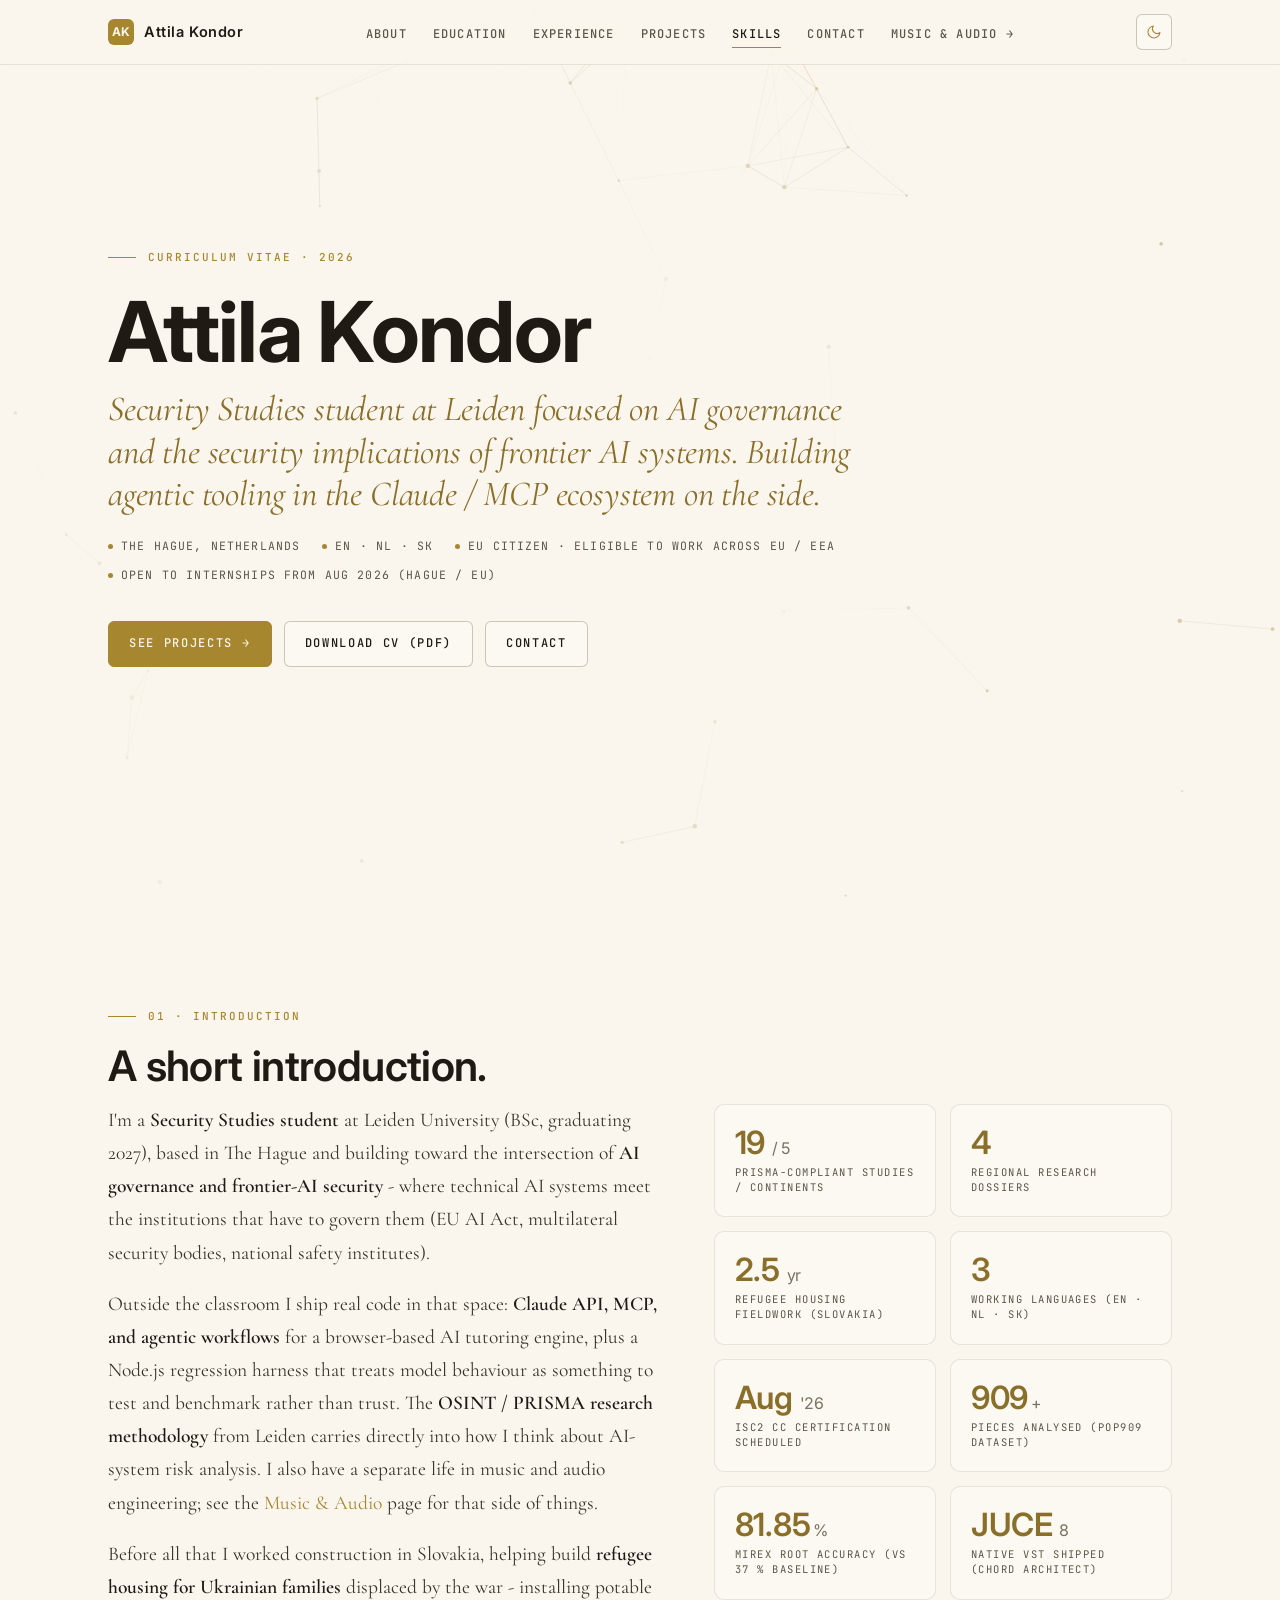
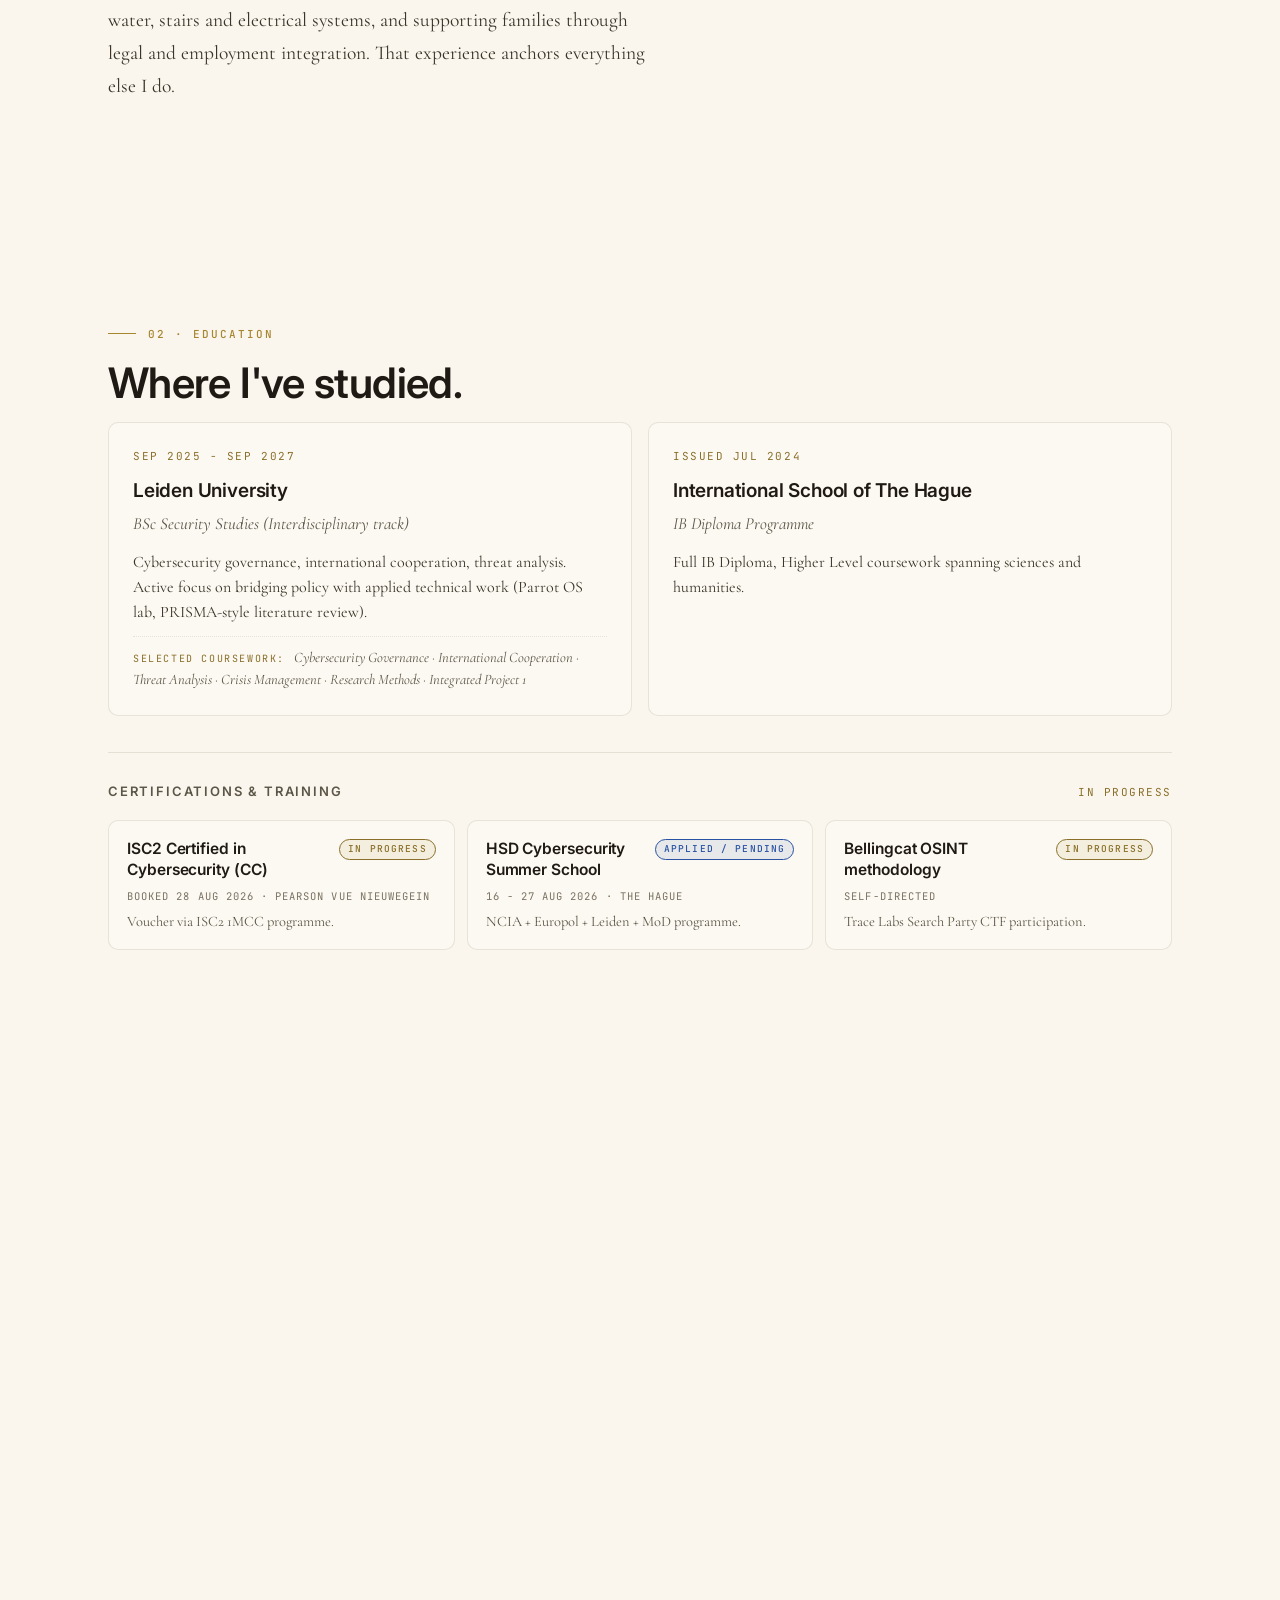
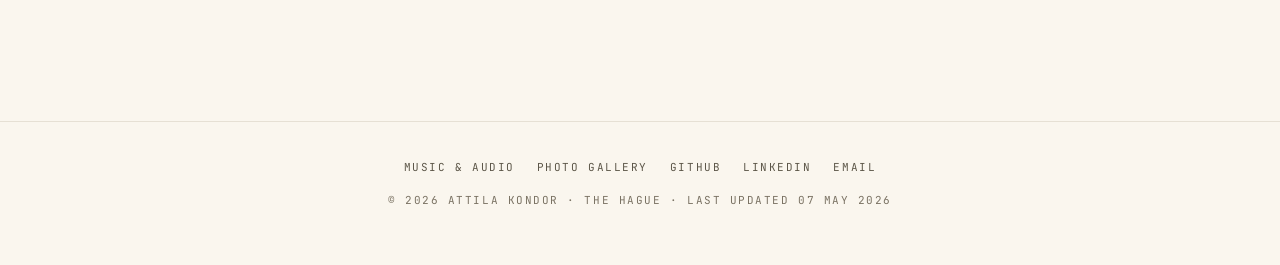
==== commit 06dad162: "Pivot to AI governance & frontier-AI security positioning - Retire the three-way lens system (securi" ====
--- a/index.html
+++ b/index.html
@@ -4,13 +4,13 @@
 <meta charset="UTF-8" />
 <meta name="viewport" content="width=device-width, initial-scale=1.0" />
 <meta name="theme-color" content="#FAF6EE" />
-<meta name="description" content="Attila Kondor - Security Studies student at Leiden University. Cyber governance, conflict research, OSINT. Available for internships from August 2026 in The Hague / EU." />
+<meta name="description" content="Attila Kondor - Security Studies student at Leiden focused on AI governance and the security implications of frontier AI systems. Builds agentic tooling in the Claude / MCP ecosystem. Available for internships from August 2026 in The Hague / EU." />
 <title>Attila Kondor - CV</title>
 
 <!-- Open Graph -->
 <meta property="og:type" content="profile" />
-<meta property="og:title" content="Attila Kondor - Security Studies, The Hague" />
-<meta property="og:description" content="Cyber governance, conflict research, OSINT. Available for internships from August 2026." />
+<meta property="og:title" content="Attila Kondor - AI Governance &amp; Security Studies, The Hague" />
+<meta property="og:description" content="Security Studies at Leiden with a focus on AI governance and frontier-AI risk. Building agentic tooling in the Claude / MCP ecosystem. Available Aug 2026." />
 <meta property="og:url" content="https://attilakondor.com/" />
 <meta property="og:image" content="https://attilakondor.com/assets/social/og-image.png" />
 <meta property="og:image:width" content="1200" />
@@ -20,8 +20,8 @@
 
 <!-- Twitter Card -->
 <meta name="twitter:card" content="summary_large_image" />
-<meta name="twitter:title" content="Attila Kondor - Security Studies, The Hague" />
-<meta name="twitter:description" content="Cyber governance, conflict research, OSINT." />
+<meta name="twitter:title" content="Attila Kondor - AI Governance &amp; Security Studies, The Hague" />
+<meta name="twitter:description" content="AI governance and frontier-AI risk. Building agentic tooling in the Claude / MCP ecosystem." />
 <meta name="twitter:image" content="https://attilakondor.com/assets/social/og-image.png" />
 
 <!-- Schema.org structured data -->
@@ -103,6 +103,7 @@
       <li><a href="#projects">Projects</a></li>
       <li><a href="#skills">Skills</a></li>
       <li><a href="#contact">Contact</a></li>
+      <li><a href="music.html">Music &amp; Audio →</a></li>
     </ul>
     <div class="nav-right">
       <button class="theme-toggle" id="themeToggle" aria-label="Toggle theme" title="Toggle theme">
@@ -120,13 +121,14 @@
 
 <!-- ============== HERO ============== -->
 <header class="hero" id="top">
+  <canvas id="heroBg" class="hero-bg" aria-hidden="true"></canvas>
   <div class="container">
     <div class="hero-grid">
       <div class="hero-text">
         <div class="eyebrow" style="margin-bottom: 22px;">Curriculum Vitae · 2026</div>
         <h1>
           Attila Kondor
-          <span class="accent">Security Studies student at Leiden. Cyber governance, conflict research, OSINT. Founder of Harmonic Conservatory.</span>
+          <span class="accent">Security Studies student at Leiden focused on AI governance and the security implications of frontier AI systems. Building agentic tooling in the Claude / MCP ecosystem on the side.</span>
         </h1>
         <div class="hero-meta">
           <span>The Hague, Netherlands</span>
@@ -136,49 +138,8 @@
         </div>
         <div class="hero-actions">
           <a href="#projects" class="btn btn-primary">See projects →</a>
+          <a href="assets/docs/attila-kondor-cv.pdf" class="btn" target="_blank" rel="noopener">Download CV (PDF)</a>
           <a href="#contact" class="btn">Contact</a>
-        </div>
-      </div>
-
-      <!-- ====== Lens selector ====== -->
-      <div class="lens" id="lens">
-        <div class="lens-prompt">Tailor this CV to:</div>
-        <div class="lens-doors">
-          <button class="door" data-lens-btn="security" aria-pressed="false">
-            <span class="door-icon" aria-hidden="true">
-              <svg viewBox="0 0 24 24" fill="none" stroke="currentColor" stroke-width="1.8" stroke-linecap="round" stroke-linejoin="round">
-                <path d="M12 2 4 5v6c0 5 3.5 9.5 8 11 4.5-1.5 8-6 8-11V5l-8-3z"/>
-              </svg>
-            </span>
-            <span class="door-eyebrow">For</span>
-            <span class="door-title">Security &amp; Policy</span>
-            <span class="door-sub">Cyber governance, rule of law, applied security work.</span>
-          </button>
-          <button class="door" data-lens-btn="music-tech" aria-pressed="false">
-            <span class="door-icon" aria-hidden="true">
-              <svg viewBox="0 0 24 24" fill="none" stroke="currentColor" stroke-width="1.8" stroke-linecap="round" stroke-linejoin="round">
-                <path d="M3 12h2l2-7 4 14 3-9 2 4h5"/>
-              </svg>
-            </span>
-            <span class="door-eyebrow">For</span>
-            <span class="door-title">Music Technology</span>
-            <span class="door-sub">DSP, score analysis, browser music tooling.</span>
-          </button>
-          <button class="door" data-lens-btn="audio" aria-pressed="false">
-            <span class="door-icon" aria-hidden="true">
-              <svg viewBox="0 0 24 24" fill="none" stroke="currentColor" stroke-width="1.8" stroke-linecap="round" stroke-linejoin="round">
-                <circle cx="12" cy="12" r="9"/>
-                <path d="M12 7v5l3 2"/>
-              </svg>
-            </span>
-            <span class="door-eyebrow">For</span>
-            <span class="door-title">Audio Engineering</span>
-            <span class="door-sub">Studio, recording, mixing, scoring.</span>
-          </button>
-        </div>
-        <div class="lens-overview">
-          <button class="lens-overview-btn active" data-lens-btn="all" aria-pressed="true">View everything</button>
-          <span class="lens-active-label">Lens: <strong id="lensActive">All</strong></span>
         </div>
       </div>
     </div>
@@ -195,15 +156,23 @@
       <div class="about-text reveal">
         <p>
           I'm a <strong>Security Studies student</strong> at Leiden
-          University (BSc, graduating 2027), focused on cybersecurity
-          governance and international cooperation, based in The Hague.
+          University (BSc, graduating 2027), based in The Hague and
+          building toward the intersection of <strong>AI governance and
+          frontier-AI security</strong> - where technical AI systems meet
+          the institutions that have to govern them (EU AI Act,
+          multilateral security bodies, national safety institutes).
         </p>
         <p>
-          Outside the classroom I'm <strong>founding and developing
-          Harmonic Conservatory</strong>, a pre-launch music-technology
-          platform centred on <em>Nebula ScoreWorks</em> - a
-          browser-based system for MIDI/MusicXML analysis, score
-          rendering, and data-driven musical prose.
+          Outside the classroom I ship real code in that space:
+          <strong>Claude API, MCP, and agentic workflows</strong> for a
+          browser-based AI tutoring engine, plus a Node.js regression
+          harness that treats model behaviour as something to test and
+          benchmark rather than trust. The <strong>OSINT / PRISMA
+          research methodology</strong> from Leiden carries directly into
+          how I think about AI-system risk analysis. I also have a
+          separate life in music and audio engineering; see the
+          <a href="music.html">Music &amp; Audio</a> page for that side
+          of things.
         </p>
         <p>
           Before all that I worked construction in Slovakia, helping build
@@ -214,61 +183,37 @@
         </p>
       </div>
       <div class="stats reveal-stagger" id="statsGrid">
-        <!-- ALL (default) + SECURITY -->
-        <div class="stat" data-lens-show="all security">
+        <div class="stat">
           <div class="stat-num">19<small> / 5</small></div>
           <div class="stat-label">PRISMA-compliant studies / continents</div>
         </div>
-        <div class="stat" data-lens-show="all security">
+        <div class="stat">
           <div class="stat-num">4</div>
           <div class="stat-label">Regional research dossiers</div>
         </div>
-        <div class="stat" data-lens-show="all security">
+        <div class="stat">
           <div class="stat-num">2.5<small> yr</small></div>
           <div class="stat-label">Refugee housing fieldwork (Slovakia)</div>
         </div>
-        <div class="stat" data-lens-show="all">
+        <div class="stat">
           <div class="stat-num">3</div>
           <div class="stat-label">Working languages (EN · NL · SK)</div>
         </div>
-        <!-- SECURITY only -->
-        <div class="stat" data-lens-show="security">
+        <div class="stat">
           <div class="stat-num">Aug<small> '26</small></div>
           <div class="stat-label">ISC2 CC certification scheduled</div>
         </div>
-        <!-- MUSIC TECH -->
-        <div class="stat" data-lens-show="music-tech">
+        <div class="stat">
           <div class="stat-num">909<small>+</small></div>
           <div class="stat-label">Pieces analysed (POP909 dataset)</div>
         </div>
-        <div class="stat" data-lens-show="music-tech">
+        <div class="stat">
           <div class="stat-num">81.85<small>%</small></div>
           <div class="stat-label">MIREX root accuracy (vs 37 % baseline)</div>
         </div>
-        <div class="stat" data-lens-show="music-tech">
-          <div class="stat-num">15</div>
-          <div class="stat-label">Curriculum modules shipped (Conservatory)</div>
-        </div>
-        <div class="stat" data-lens-show="music-tech">
+        <div class="stat">
           <div class="stat-num">JUCE<small> 8</small></div>
           <div class="stat-label">Native VST shipped (Chord Architect)</div>
-        </div>
-        <!-- AUDIO ENGINEERING -->
-        <div class="stat" data-lens-show="audio">
-          <div class="stat-num">81.88<small>%</small></div>
-          <div class="stat-label">Abbey Road Institute graduation</div>
-        </div>
-        <div class="stat" data-lens-show="audio">
-          <div class="stat-num">1<small> yr</small></div>
-          <div class="stat-label">Full-time Advanced Diploma at ARI</div>
-        </div>
-        <div class="stat" data-lens-show="audio">
-          <div class="stat-num">5</div>
-          <div class="stat-label">Studios / venues recorded in</div>
-        </div>
-        <div class="stat" data-lens-show="audio">
-          <div class="stat-num">IB HL</div>
-          <div class="stat-label">Music students mentored to top grades</div>
         </div>
       </div>
     </div>
@@ -305,21 +250,8 @@
         <div class="edu-school">International School of The Hague</div>
         <div class="edu-degree">IB Diploma Programme</div>
         <div class="edu-detail">
-          Full IB Diploma. Mentored peers in HL Music - multiple
-          students achieved the highest possible grade in Exploration
-          Reports and Video Performances under my guidance.
-        </div>
-      </div>
-
-      <div class="edu-card">
-        <div class="edu-date">Graduated · Nov 2025</div>
-        <div class="edu-school">Abbey Road Institute Amsterdam</div>
-        <div class="edu-degree">Music Production &amp; Sound Engineering Advanced Diploma (1 yr, full-time)</div>
-        <div class="edu-detail">
-          Pro Tools, SSL console operation, mixing, mastering, music
-          business and copyright law. Final grade 81.88 %; productions
-          tracked at ARI Amsterdam. Formal ceremony June 2026, London.
-          <a href="assets/docs/abbey-road-completion.pdf" target="_blank" rel="noopener" class="edu-link">View completion letter (PDF) →</a>
+          Full IB Diploma, Higher Level coursework spanning sciences
+          and humanities.
         </div>
       </div>
 
@@ -375,99 +307,38 @@
 
       <div class="tl-item reveal">
         <div class="tl-date">Mar 2025 - Present · Hybrid</div>
-        <div class="tl-role">Founder &amp; Lead Developer</div>
-        <div class="tl-company">Harmonic Conservatory · Self-employed
+        <div class="tl-role">Applied AI Engineer - Adaptive Tutoring System</div>
+        <div class="tl-company">Independent / Self-employed (Nebula ScoreWorks)
           <span class="pin">The Hague, NL</span></div>
         <p class="tl-body">
-          Founding and developing Harmonic Conservatory, a pre-launch
-          music-technology startup. Its first product, <em>Nebula
-          ScoreWorks</em>, is a website that takes a piece of digital
-          sheet music and breaks it down automatically - showing the
-          chords, the structure, the rises and falls of tension - and
-          writes a plain-English description of what's happening
-          musically.
+          Built <em>Nebula ScoreWorks</em>, a browser-based analysis
+          engine wrapped by an <strong>adaptive AI tutoring layer</strong>
+          powered by the <strong>Claude API</strong>. The system extracts
+          structural features from digital sheet music (key, chords,
+          form, tension) with classical DSP, then hands them to Claude
+          to generate phrase-level explanations tailored to the learner.
+          A dedicated <strong>Node.js regression harness</strong> treats
+          model behaviour as testable rather than trusted. Wider
+          product / venture story on the
+          <a href="music.html">Music &amp; Audio</a> page.
         </p>
         <ul class="tl-bullets">
-          <li>Built the entire analyser in the browser using plain JavaScript - no servers, runs instantly on any computer.</li>
-          <li>Built an automated test system that runs the analyser against 909+ real songs from a public reference dataset, flagging any drop in accuracy on every code change.</li>
-          <li>Designed a classification system that recognises common song structures (verse-chorus-verse patterns and similar) - the same kind of pattern-recognition skill used in OSINT investigation and threat-classification work.</li>
-          <li>Tracked down a tricky audio bug that was silently cutting off the first fifth of a second of every playback. Wrote a clean fix and shipped it.</li>
-          <li>Built an automatic commentary feature: for every musical phrase the system writes a paragraph in plain English explaining what's happening - so beginners can read the analysis without music-theory training.</li>
+          <li><strong>Integrated the Claude API</strong> as an adaptive AI tutoring layer over the deterministic analysis output - phrase-by-phrase explanations, difficulty-scaled to the learner, with structured prompts, output validation, and cost / rate-limit handling.</li>
+          <li><strong>Built a Node.js regression harness</strong> that runs the analyser against 909+ pieces from a public reference dataset on every code change, producing diff reports and flagging any accuracy drop - the same pattern I'd apply to evaluating an LLM-based system on a fixed test set.</li>
+          <li>Designed a Viterbi-decoded chord-progression classifier and Krumhansl-Schmuckler key detector - lifted chord-root accuracy from 37 % to 81.85 % on the POP909 benchmark across 6+ measured iterations.</li>
+          <li>Built the analyser as pure client-side JavaScript (no server), and the tutoring UI as a React front-end with a scoped ~3,550-line CSS design system.</li>
+          <li>Tracked down a tricky Web Audio bug silently cutting off the first fifth of a second of every playback; the fix alone lifted a key accuracy metric by 19 percentage points, with a follow-up timing fix adding another 5.</li>
         </ul>
-        <div class="inline-strip">
-          <div class="photo" data-cap="Nebula ScoreWorks - tension graph &amp; score render with chord roman-numeral analysis">
-            <img decoding="async" src="assets/photos/nebula-1.jpg" alt="Nebula ScoreWorks - tension graph view" loading="lazy"/>
-            <div class="cap">Tension graph · Score render</div>
-          </div>
-          <div class="photo" data-cap="Nebula ScoreWorks - global music culture &amp; eras map">
-            <img decoding="async" src="assets/photos/nebula-3.jpg" alt="Nebula ScoreWorks - culture and eras map" loading="lazy"/>
-            <div class="cap">Culture &amp; eras map</div>
-          </div>
-          <div class="photo" data-cap="Nebula ScoreWorks - phrase-specific composition prose">
-            <img decoding="async" src="assets/photos/nebula-6.jpg" alt="Nebula ScoreWorks - generative prose" loading="lazy"/>
-            <div class="cap">Generative composition prose</div>
-          </div>
-        </div>
         <div class="tl-tags">
-          <span class="chip gold">Vanilla JS</span>
-          <span class="chip gold">VexFlow</span>
-          <span class="chip gold">Web Audio</span>
-          <span class="chip gold">MIDI / MusicXML</span>
-          <span class="chip blue">Node CLI</span>
+          <span class="chip gold">Claude API</span>
+          <span class="chip gold">MCP</span>
+          <span class="chip gold">Agentic workflows</span>
+          <span class="chip gold">React</span>
+          <span class="chip blue">Node.js regression harness</span>
+          <span class="chip blue">Model evals</span>
+          <span class="chip">Vanilla JS</span>
           <span class="chip">DSP</span>
           <span class="chip">Design Systems</span>
-        </div>
-      </div>
-
-      <div class="tl-item reveal">
-        <div class="tl-date">Jul 2023 - Jan 2025 · Hybrid</div>
-        <div class="tl-role">Music Instructor &amp; Independent Recording Engineer</div>
-        <div class="tl-company">Self-employed
-          <span class="pin">The Hague, NL</span></div>
-        <p class="tl-body">
-          Two parallel tracks under one self-employed practice. <strong>Taught
-          students</strong> composition, piano performance, and music
-          production using industry-standard tools (Logic Pro X, Pro
-          Tools, SSL mixing consoles); several mentees earned the
-          <strong>top grade</strong> in IB Higher-Level Music. Alongside
-          teaching, <strong>engineered recording sessions for working
-          professional artists</strong> - strings, vocals, solo piano,
-          and live theatrical performances.
-        </p>
-        <ul class="tl-bullets">
-          <li><strong>Sessions for professional artists</strong> - tracked string ensembles, solo vocalists, and live theatrical performances across studio and venue settings, with full microphone-placement and signal-chain documentation so the sessions are reproducible.</li>
-          <li>Recorded at <strong>Amare</strong>, <strong>Theater aan het Spui</strong>, and the Bethlehem chapel - covering studio piano captures, choir / ensemble work, and live theatrical productions.</li>
-          <li>Designed individual lesson plans for each student - some learning piano as songwriters, others as classical arrangers.</li>
-          <li>Trained students to move smoothly between the major music software (Logic Pro X, Pro Tools, Sibelius, MuseScore, Dorico) so they could pick the right tool for each project.</li>
-          <li>Wrote small command-line scripts that automatically convert and rename batches of audio files - saving students hours of manual work each session.</li>
-          <li>Composed original pieces inspired by theatrical performances, tailored to IB exam requirements.</li>
-        </ul>
-        <div class="inline-strip">
-          <div class="photo" data-cap="On the faders - mix pass">
-            <img decoding="async" src="assets/photos/studio-console-faders.jpg" alt="On the faders" loading="lazy"/>
-            <div class="cap">Faders · Mix pass</div>
-          </div>
-          <div class="photo" data-cap="Flying faders mid-recall">
-            <img decoding="async" src="assets/photos/studio-flying-faders.jpg" alt="Flying faders" loading="lazy"/>
-            <div class="cap">Automation · Flying faders</div>
-          </div>
-          <div class="photo" data-cap="Patchbay - signal routing">
-            <img decoding="async" src="assets/photos/studio-patchbay.jpg" alt="Patchbay" loading="lazy"/>
-            <div class="cap">Patchbay · Routing</div>
-          </div>
-        </div>
-        <div class="tl-tags">
-          <span class="chip gold">Recording Engineer</span>
-          <span class="chip gold">Composition</span>
-          <span class="chip gold">Mentoring</span>
-          <span class="chip">String tracking</span>
-          <span class="chip">Vocal tracking</span>
-          <span class="chip">Live capture</span>
-          <span class="chip">Pro Tools</span>
-          <span class="chip">Logic Pro X</span>
-          <span class="chip">SSL consoles</span>
-          <span class="chip">Sibelius / MuseScore / Dorico</span>
-          <span class="chip blue">Bash</span>
         </div>
       </div>
 
@@ -478,8 +349,12 @@
           <span class="pin">The Hague, NL</span></div>
         <p class="tl-body">
           A self-directed cybersecurity practice running alongside my
-          Leiden degree - mixing hands-on technical work, structured
-          policy research, and regional case studies.
+          Leiden degree - hands-on technical work, structured policy
+          research, and regional case studies. The <strong>PRISMA / OSINT
+          research methodology</strong> here is the same lens I bring to
+          AI-system risk analysis: rigorous sourcing, structured failure
+          analysis, and honest accounting of what institutions actually
+          catch versus what slips past them.
         </p>
         <ul class="tl-bullets">
           <li>Daily use of <strong>Parrot OS / Debian</strong> (a security-focused Linux distribution): command line, networking, and defensive security tools.</li>
@@ -488,6 +363,7 @@
           <li>Three regional research dossiers: <strong>Syria</strong> (how chemical-weapons use is held to account; Saudi Arabia's role in the Civil War), <strong>Fukushima</strong> (a structured failure analysis of the 2011 disaster and the global nuclear-safety bodies that should have caught it), and <strong>DPRK</strong> (the UN sanctions system, North Korea's nuclear posture, and how Pyongyang routinely evades enforcement).</li>
           <li>Independent reading on <strong>financial crime</strong>: how banks help or hurt during conflicts (sanctions evasion, war profiteering), predatory lending, and gaps in cryptocurrency regulation.</li>
           <li>Booked the <strong>ISC2 Certified in Cybersecurity</strong> exam for Aug 2026 and applied for the HSD Cybersecurity Summer School (run jointly by NATO's NCIA, Europol, Leiden, and the Dutch Ministry of Defence).</li>
+          <li>Informational meetings with <strong>Amnesty International NL</strong> and the <strong>Clingendael Institute</strong> on EU security &amp; policy pathways - both advise EU-level policy in adjacent areas (human-rights compliance, international affairs and security research) and were useful for orienting my own long-term direction.</li>
         </ul>
         <div class="tl-tags">
           <span class="chip rose">Parrot OS</span>
@@ -550,31 +426,24 @@
     <div class="eyebrow reveal">04 · Projects</div>
     <h2 class="section-title reveal">Selected work.</h2>
     <p class="section-lede reveal">
-      Filtered by your chosen lens - pick one below to narrow the grid,
-      or hit <em>All</em> to view everything. The lens at the top of
-      the page stays in sync.
+      Applied AI systems, AI-adjacent tooling, and the security and
+      policy research that sits alongside them.
     </p>
 
-    <div class="lens-mini reveal" id="lensMini" role="group" aria-label="Filter projects by lens">
-      <span class="lens-mini-label">Filter:</span>
-      <button class="lens-mini-btn" data-lens-btn="all" aria-pressed="true">All</button>
-      <button class="lens-mini-btn" data-lens-btn="security" aria-pressed="false">Security &amp; Policy</button>
-      <button class="lens-mini-btn" data-lens-btn="music-tech" aria-pressed="false">Music Tech</button>
-      <button class="lens-mini-btn" data-lens-btn="audio" aria-pressed="false">Audio Engineering</button>
-    </div>
-
     <div class="projects-grid" id="projectGrid">
 
-      <!-- ===== Music Tech (4) ===== -->
-      <article class="project has-shots reveal" data-lens="music-tech">
-        <div class="project-tag"><span class="dot"></span> Music Tech · Flagship</div>
-        <h3>Nebula ScoreWorks - Music analyser that runs in your browser</h3>
+      <article class="project has-shots reveal">
+        <div class="project-tag"><span class="dot"></span> Applied AI · Flagship</div>
+        <h3>Nebula ScoreWorks - AI tutoring engine over a music analyser</h3>
         <p>
-          Drop a piece of digital sheet music in and the system breaks
-          it down automatically: what key it's in, every chord, the
-          song's structure (verse / chorus / bridge), and where the
-          tension rises and falls. Renders the score visually as you
-          scroll. No server, no install.
+          A browser-based analysis engine wrapped by an adaptive AI
+          tutoring layer. Classical DSP extracts key, chords, form and
+          tension deterministically; the <strong>Claude API</strong>
+          reads those features and produces phrase-level explanations
+          calibrated to the learner. Ships with a
+          <strong>Node.js regression harness</strong> that treats model
+          behaviour as testable rather than trusted - the same
+          instinct I'd take into any LLM-based system.
         </p>
         <div class="project-shots" aria-label="Nebula ScoreWorks screenshots">
           <div class="shot" data-cap="Tension graph + score render with chord roman-numeral analysis">
@@ -603,15 +472,19 @@
           </div>
         </div>
         <div class="project-meta">
-          <span class="chip gold">Vanilla JS</span>
-          <span class="chip">VexFlow</span>
-          <span class="chip">Web Audio</span>
-          <span class="chip blue">MIDI / MusicXML</span>
+          <span class="chip gold">Claude API</span>
+          <span class="chip gold">MCP</span>
+          <span class="chip gold">Agentic workflows</span>
+          <span class="chip blue">Node.js regression harness</span>
+          <span class="chip blue">Model evals</span>
+          <span class="chip">React</span>
+          <span class="chip">Vanilla JS</span>
+          <span class="chip">DSP</span>
         </div>
       </article>
 
-      <article class="project reveal" data-lens="music-tech">
-        <div class="project-tag"><span class="dot"></span> Music Tech · Core algorithm</div>
+      <article class="project reveal">
+        <div class="project-tag"><span class="dot"></span> Applied AI · Core algorithm</div>
         <h3>Music key-detection engine</h3>
         <p>
           The "brain" inside the analyser. Figures out what key a piece
@@ -628,41 +501,8 @@
         </div>
       </article>
 
-      <article class="project reveal" data-lens="music-tech">
-        <div class="project-tag"><span class="dot"></span> Music Tech · EdTech</div>
-        <h3>Harmonic Conservatory - online music school</h3>
-        <p>
-          A complete online music school. 15 progressive modules cover
-          theory, harmony, ear training, recording, mixing, and film
-          scoring - all running in the browser. Includes log-in to save
-          progress and choose between visual themes.
-        </p>
-        <div class="project-meta">
-          <span class="chip gold">EdTech</span>
-          <span class="chip">Curriculum design</span>
-          <span class="chip">15 modules</span>
-        </div>
-      </article>
-
-      <article class="project reveal" data-lens="music-tech">
-        <div class="project-tag"><span class="dot"></span> Music Tech · Toolkit</div>
-        <h3>Browser Music-Theory Toolkit</h3>
-        <p>
-          A collection of in-browser music-theory tools: a chord-progression
-          library, a genre-aware chord enhancer, a chord generator,
-          a workbench for sketching progressions, and a reference for
-          music traditions around the world. All share the same notation
-          renderer.
-        </p>
-        <div class="project-meta">
-          <span class="chip gold">Music theory</span>
-          <span class="chip">Generative tools</span>
-          <span class="chip">Chord voicing</span>
-        </div>
-      </article>
-
-      <article class="project reveal" data-lens="music-tech">
-        <div class="project-tag"><span class="dot"></span> Music Tech · Native plugin</div>
+      <article class="project reveal" id="chord-architect">
+        <div class="project-tag"><span class="dot"></span> Software · Native plugin</div>
         <h3>Chord Architect - music plugin for Logic Pro &amp; other DAWs</h3>
         <p>
           A music-software plugin built in <strong>C++</strong> that runs
@@ -680,8 +520,7 @@
         </div>
       </article>
 
-      <!-- ===== Security (3) ===== -->
-      <article class="project reveal" data-lens="security">
+      <article class="project reveal">
         <div class="project-tag"><span class="dot"></span> Security · Research</div>
         <h3>Trafficking &amp; rule-of-law literature review (Leiden coursework)</h3>
         <p>
@@ -701,16 +540,19 @@
         </div>
       </article>
 
-      <article class="project reveal" data-lens="security">
+      <article class="project reveal">
         <div class="project-tag"><span class="dot"></span> Security · Simulation + dev</div>
-        <h3>Operation Nexus - crisis-simulation game</h3>
+        <h3>Operation Nexus - crisis-simulation web app</h3>
         <p>
-          A crisis-simulation game built as a group coursework project.
-          Players make decisions inside a fictional post-conflict
-          country (Varalia) and watch the rule of law either collapse
-          or hold. Real-time graphs show stability and legitimacy. The
-          teacher can pause, rewind, and inject new events. Built in
-          plain JavaScript so it runs offline in any classroom.
+          A full-stack crisis-simulation game (Next.js, Vercel, Neon
+          Postgres) built as a Leiden IP1 coursework project. Players
+          make decisions inside a fictional post-conflict country
+          (Varalia) and watch the rule of law either collapse or hold;
+          real-time graphs show stability and legitimacy. Maintained a
+          <strong>transparent Git history documenting AI-assisted
+          contributions</strong>, in line with Leiden's academic AI-use
+          disclosure expectations - a small but real exercise in
+          governing your own AI use.
         </p>
         <div class="project-meta">
           <span class="chip rose">Crisis simulation</span>
@@ -720,7 +562,7 @@
         </div>
       </article>
 
-      <article class="project reveal with-image" data-lens="security"
+      <article class="project reveal with-image"
                style="--proj-bg: url('assets/photos/linux-on-phone.jpg');">
         <div class="project-tag"><span class="dot"></span> Security · Lab</div>
         <h3>Cybersecurity practice lab</h3>
@@ -739,7 +581,7 @@
         </div>
       </article>
 
-      <article class="project reveal" data-lens="security">
+      <article class="project reveal">
         <div class="project-tag"><span class="dot"></span> Security · Area studies</div>
         <h3>Conflict &amp; area studies - Syria · Fukushima · DPRK</h3>
         <p>
@@ -760,57 +602,7 @@
         </div>
       </article>
 
-      <!-- ===== Audio (3) ===== -->
-      <article class="project reveal" data-lens="audio">
-        <div class="project-tag"><span class="dot"></span> Audio · Bug fix</div>
-        <h3>Web Audio playback bug fix</h3>
-        <p>
-          Tracked down a tricky bug that was silently cutting off the
-          first fifth of a second of every audio playback. Wrote a
-          clean fix - which also lifted a key piece of the analyser's
-          accuracy by 19 percentage points, with a follow-up timing
-          fix adding another 5.
-        </p>
-        <div class="project-meta">
-          <span class="chip blue">Web Audio</span>
-          <span class="chip">Debugging</span>
-          <span class="chip">Performance</span>
-        </div>
-      </article>
-
-      <article class="project reveal" data-lens="audio">
-        <div class="project-tag"><span class="dot"></span> Audio · Recording</div>
-        <h3>Abbey Road Institute - choir session</h3>
-        <p>
-          Recorded a male choir for a hybrid orchestral / synthesiser
-          piece, captured in Pro Tools through an SSL mixing console at
-          Abbey Road Institute Amsterdam.
-        </p>
-        <div class="project-meta">
-          <span class="chip blue">Pro Tools</span>
-          <span class="chip">SSL console</span>
-          <span class="chip">Choir capture</span>
-        </div>
-      </article>
-
-      <article class="project reveal" data-lens="audio">
-        <div class="project-tag"><span class="dot"></span> Audio · Recording</div>
-        <h3>Bethlehem chapel - solo piano session</h3>
-        <p>
-          Recorded a solo piano session at the Bethlehem chapel using a
-          single-microphone (mono) setup. Documented the full recording
-          chain - microphone placement, signal processing, and routing
-          - so the session is reproducible.
-        </p>
-        <div class="project-meta">
-          <span class="chip blue">Mono recording</span>
-          <span class="chip">Signal chain</span>
-          <span class="chip">Live capture</span>
-        </div>
-      </article>
-
-      <!-- ===== Cross-cutting / always shown ===== -->
-      <article class="project reveal" data-lens="all">
+      <article class="project reveal">
         <div class="project-tag"><span class="dot"></span> Humanitarian · Field</div>
         <h3>Refugee housing build - Slovakia (2022-2024)</h3>
         <p>
@@ -861,12 +653,6 @@
             <span class="ow-tag">Software</span>
           </li>
           <li>
-            <span class="ow-name">Bash Audio-Conversion Scripts
-              <small>Batch audio-conversion automation taught alongside DAW workflows for student production handover.</small>
-            </span>
-            <span class="ow-tag">Software · Bash</span>
-          </li>
-          <li>
             <span class="ow-name">Personal Finance Tracker
               <small>Spreadsheet + Python pipeline for personal finance tracking and brokerage reconciliation.</small>
             </span>
@@ -876,37 +662,19 @@
       </div>
 
       <div class="ow-group">
-        <h4 class="ow-subhead">Music Tech</h4>
+        <h4 class="ow-subhead">Data &amp; Tooling</h4>
         <ul class="other-list">
           <li>
             <span class="ow-name">Regression CLI for Music Pipeline
               <small>Node-based harness producing diff reports across 909+ pieces, tracking accuracy per algorithm version.</small>
             </span>
-            <span class="ow-tag">Music Tech · Tooling</span>
+            <span class="ow-tag">Tooling</span>
           </li>
           <li>
             <span class="ow-name">chord2midi (ChordTools)
               <small>Python CLI converting chord-chart text into clean MIDI and MusicXML files.</small>
             </span>
-            <span class="ow-tag">Music Tech · Python</span>
-          </li>
-        </ul>
-      </div>
-
-      <div class="ow-group">
-        <h4 class="ow-subhead">Composition</h4>
-        <ul class="other-list">
-          <li>
-            <span class="ow-name">Theatrical Scoring &amp; IB Mentorship
-              <small>Original scoring for mentored IB HL Music students; performed live at Amare and Theater aan het Spui.</small>
-            </span>
-            <span class="ow-tag">Composition</span>
-          </li>
-          <li>
-            <span class="ow-name">Original Compositions Portfolio
-              <small>Private body of original work - orchestral, chamber, theatrical, cinematic. Available on request.</small>
-            </span>
-            <span class="ow-tag">Composition · Private</span>
+            <span class="ow-tag">Python</span>
           </li>
         </ul>
       </div>
@@ -923,11 +691,39 @@
     <div class="skill-groups reveal-stagger">
 
       <div class="skill-group">
+        <h4>AI Governance &amp; Frontier-AI Risk</h4>
+        <div class="skill-list">
+          <span class="chip gold">EU AI Act</span>
+          <span class="chip gold">AI Safety</span>
+          <span class="chip gold">Frontier AI policy</span>
+          <span class="chip gold">AI-system risk analysis</span>
+          <span class="chip">Model evals</span>
+          <span class="chip">AI-use disclosure</span>
+          <span class="chip">Cybersecurity governance</span>
+          <span class="chip">Multilateral security institutions</span>
+        </div>
+      </div>
+
+      <div class="skill-group">
+        <h4>Applied AI &amp; Agentic Systems</h4>
+        <div class="skill-list">
+          <span class="chip gold">Claude API (Anthropic)</span>
+          <span class="chip gold">MCP (Model Context Protocol)</span>
+          <span class="chip gold">Agentic workflows</span>
+          <span class="chip gold">Prompt design</span>
+          <span class="chip">Structured output / validation</span>
+          <span class="chip">Regression harnesses for LLMs</span>
+          <span class="chip">OpenAI API</span>
+          <span class="chip">ElevenLabs API</span>
+        </div>
+      </div>
+
+      <div class="skill-group">
         <h4>Programming &amp; Software</h4>
         <div class="skill-list">
+          <span class="chip">Python</span>
           <span class="chip">JavaScript (Vanilla)</span>
           <span class="chip">TypeScript</span>
-          <span class="chip">Python</span>
           <span class="chip">C++</span>
           <span class="chip">Node.js</span>
           <span class="chip">Bash</span>
@@ -940,7 +736,6 @@
           <span class="chip">D3.js</span>
           <span class="chip">JUCE</span>
           <span class="chip">CMake</span>
-          <span class="chip blue">Claude API (Anthropic)</span>
         </div>
       </div>
 
@@ -953,33 +748,6 @@
           <span class="chip gold">MusicXML</span>
           <span class="chip">DSP</span>
           <span class="chip">Form Analysis</span>
-        </div>
-      </div>
-
-      <div class="skill-group">
-        <h4>Audio Engineering</h4>
-        <div class="skill-list">
-          <span class="chip">Pro Tools</span>
-          <span class="chip">Logic Pro X</span>
-          <span class="chip">SSL Consoles</span>
-          <span class="chip">Sibelius</span>
-          <span class="chip">MuseScore</span>
-          <span class="chip">Dorico</span>
-          <span class="chip">Mixing</span>
-          <span class="chip">Mastering</span>
-          <span class="chip">Live Recording</span>
-          <span class="chip">Choir / Ensemble Capture</span>
-        </div>
-      </div>
-
-      <div class="skill-group">
-        <h4>Studios &amp; Venues</h4>
-        <div class="skill-list">
-          <span class="chip gold">Abbey Road Institute · Amsterdam</span>
-          <span class="chip">STMPD Studios</span>
-          <span class="chip">Bethlehem Chapel</span>
-          <span class="chip">Amare · The Hague</span>
-          <span class="chip">Theater aan het Spui</span>
         </div>
       </div>
 
@@ -1001,18 +769,6 @@
       </div>
 
       <div class="skill-group">
-        <h4>Composition</h4>
-        <div class="skill-list">
-          <span class="chip">Counterpoint</span>
-          <span class="chip">Orchestration</span>
-          <span class="chip">Film Scoring</span>
-          <span class="chip">Modal Theory</span>
-          <span class="chip">Voice Leading</span>
-          <span class="chip">Theatrical Scoring</span>
-        </div>
-      </div>
-
-      <div class="skill-group">
         <h4>Tools &amp; Platforms</h4>
         <div class="skill-list">
           <span class="chip">Git / GitHub</span>
@@ -1054,22 +810,30 @@
     <div class="contact-card reveal">
       <h2>Let's build something.</h2>
       <p>
-        Currently studying Security Studies at Leiden University and
-        actively pursuing internships in cyber governance, applied
-        cybersecurity, and OSINT / open-source intelligence work.
+        Studying Security Studies at Leiden and actively pursuing
+        internships at the intersection of <strong>AI governance,
+        frontier-AI security, and applied AI systems</strong>. Open to
+        both technical roles (evals, agentic tooling, LLM safety
+        engineering) and policy / research roles (governance analysis,
+        risk assessment, institutional resilience).
       </p>
       <p style="font-size: 16.5px; color: var(--text-soft); margin-top: -8px;">
-        Particularly interested in: <strong>Hague-based policy &amp; research</strong>
-        (Clingendael, HCSS, T.M.C. Asser, OPCW, ICC), <strong>applied
-        cyber</strong> (Politie, TNO, Fox-IT, NCIA, ENISA), and
-        <strong>OSINT / open-source intelligence</strong> work.
+        Particularly interested in: <strong>frontier-AI labs &amp;
+        safety institutes</strong> (Anthropic, UK / US AI Safety
+        Institutes, GovAI, RAND, CSET), <strong>EU AI governance</strong>
+        (EU AI Office, ENISA, HCSS, Clingendael), and <strong>Hague-based
+        policy &amp; research</strong> (T.M.C. Asser, OPCW, Amnesty
+        International NL). Also open to applied AI / automation roles
+        that push adjacent problems - like Tesla Energy Operations - where
+        the underlying stack is the same.
       </p>
       <div class="contact-links">
         <a href="mailto:attilakondor006@gmail.com" class="btn btn-primary">attilakondor006@gmail.com</a>
         <a href="https://www.linkedin.com/in/attila-kondor-" class="btn" target="_blank" rel="noopener">LinkedIn</a>
         <a href="https://github.com/dhm-ak" class="btn" target="_blank" rel="noopener">GitHub</a>
-      </div>
-      <p class="references-line">Academic and professional references available on request.</p>
+        <a href="assets/docs/attila-kondor-cv.pdf" class="btn" target="_blank" rel="noopener">Download CV (PDF)</a>
+      </div>
+      <p class="references-line">Academic and professional references available on request. There's also a full <a href="music.html">Music &amp; Audio</a> page for the separate audio-engineering / composition work.</p>
     </div>
   </div>
 </section>
@@ -1078,6 +842,7 @@
 <footer>
   <div class="container">
     <div class="footer-links">
+      <a href="music.html">Music &amp; Audio</a>
       <a href="gallery.html">Photo gallery</a>
       <a href="https://github.com/dhm-ak" target="_blank" rel="noopener">GitHub</a>
       <a href="https://www.linkedin.com/in/attila-kondor-" target="_blank" rel="noopener">LinkedIn</a>
@@ -1096,69 +861,6 @@
   }
 }, { threshold: 0.12, rootMargin: '0px 0px -60px 0px' });
 document.querySelectorAll('.reveal, .reveal-stagger').forEach(el => io.observe(el));
-
-/* ============ Lens system ============ */
-const ALLOWED_LENSES = ['all', 'security', 'music-tech', 'audio'];
-const LENS_LABEL = {
-  'all': 'All',
-  'security': 'Security & Policy',
-  'music-tech': 'Music Technology',
-  'audio': 'Audio Engineering',
-};
-
-function readLensFromUrl() {
-  const v = new URLSearchParams(location.search).get('lens');
-  return ALLOWED_LENSES.includes(v) ? v : 'all';
-}
-
-function applyLens(lens, opts) {
-  opts = opts || {};
-  document.querySelectorAll('[data-lens-btn]').forEach(b => {
-    const isActive = b.dataset.lensBtn === lens;
-    b.classList.toggle('active', isActive);
-    b.setAttribute('aria-pressed', isActive ? 'true' : 'false');
-  });
-
-  const grid = document.getElementById('projectGrid');
-  if (grid) {
-    grid.querySelectorAll('.project').forEach(card => {
-      const cardLens = card.dataset.lens;
-      const show = (lens === 'all') || (cardLens === lens) || (cardLens === 'all');
-      card.style.display = show ? '' : 'none';
-    });
-  }
-
-  // Stats grid - each stat has data-lens-show="space-separated lens names"
-  const statsGrid = document.getElementById('statsGrid');
-  if (statsGrid) {
-    statsGrid.querySelectorAll('.stat').forEach(stat => {
-      const list = (stat.dataset.lensShow || '').split(/\s+/);
-      stat.style.display = list.includes(lens) ? '' : 'none';
-    });
-  }
-
-  const label = document.getElementById('lensActive');
-  if (label) label.textContent = LENS_LABEL[lens] || 'All';
-
-  const url = new URL(location);
-  if (lens === 'all') url.searchParams.delete('lens');
-  else url.searchParams.set('lens', lens);
-  history.replaceState(null, '', url);
-
-  if (opts.scrollToProjects) {
-    const target = document.getElementById('projects');
-    if (target) target.scrollIntoView({ behavior: 'smooth', block: 'start' });
-  }
-}
-
-document.querySelectorAll('[data-lens-btn]').forEach(btn => {
-  btn.addEventListener('click', () => {
-    const lens = btn.dataset.lensBtn;
-    applyLens(lens, { scrollToProjects: false });
-  });
-});
-
-applyLens(readLensFromUrl(), { scrollToProjects: false });
 
 /* ============ Theme toggle ============ */
 const themeBtn = document.getElementById('themeToggle');
@@ -1174,6 +876,159 @@
     }
   });
 }
+
+/* ============ Hero constellation background ============ */
+(function () {
+  const canvas = document.getElementById('heroBg');
+  if (!canvas) return;
+  const ctx = canvas.getContext('2d', { alpha: true });
+  const prefersReduced = window.matchMedia('(prefers-reduced-motion: reduce)').matches;
+
+  let W = 0, H = 0, DPR = Math.min(window.devicePixelRatio || 1, 2);
+  const nodes = [];
+  const NODE_COUNT_DESKTOP = 46;
+  const NODE_COUNT_MOBILE = 22;
+  const LINK_DIST = 160;      // px, connect nodes closer than this
+  const DRIFT = prefersReduced ? 0 : 0.10; // slow
+
+  // Text exclusion zone (canvas coords, updated on resize)
+  let exZone = null;
+  const EX_PAD = 28;      // px padding around text
+  const EX_FADE = 90;     // px soft-fade radius outside the rect
+
+  function themeColors() {
+    const dark = document.documentElement.getAttribute('data-theme') === 'dark';
+    return dark
+      ? { node: 'rgba(212, 168, 74, 0.85)', line: 'rgba(212, 168, 74, 0.28)' }
+      : { node: 'rgba(140, 108, 34, 0.75)', line: 'rgba(140, 108, 34, 0.22)' };
+  }
+
+  function measureExclusion() {
+    const parent = canvas.parentElement; // <header class="hero">
+    const heroRect = parent.getBoundingClientRect();
+    // The whole hero-text block (headline + tagline + meta + buttons)
+    const textEl = parent.querySelector('.hero-text');
+    if (!textEl) { exZone = null; return; }
+    const r = textEl.getBoundingClientRect();
+    exZone = {
+      x: r.left - heroRect.left - EX_PAD,
+      y: r.top  - heroRect.top  - EX_PAD,
+      w: r.width  + EX_PAD * 2,
+      h: r.height + EX_PAD * 2,
+    };
+  }
+
+  function resize() {
+    const parent = canvas.parentElement;
+    W = parent.clientWidth;
+    H = parent.clientHeight;
+    canvas.width  = Math.floor(W * DPR);
+    canvas.height = Math.floor(H * DPR);
+    canvas.style.width  = W + 'px';
+    canvas.style.height = H + 'px';
+    ctx.setTransform(DPR, 0, 0, DPR, 0, 0);
+    measureExclusion();
+  }
+
+  function seed() {
+    nodes.length = 0;
+    const count = W < 720 ? NODE_COUNT_MOBILE : NODE_COUNT_DESKTOP;
+    for (let i = 0; i < count; i++) {
+      nodes.push({
+        x: Math.random() * W,
+        y: Math.random() * H,
+        vx: (Math.random() - 0.5) * DRIFT,
+        vy: (Math.random() - 0.5) * DRIFT,
+        r: 1.1 + Math.random() * 1.4,
+      });
+    }
+  }
+
+  function step() {
+    const { node, line } = themeColors();
+    ctx.clearRect(0, 0, W, H);
+
+    // Links first (behind nodes)
+    ctx.lineWidth = 1;
+    for (let i = 0; i < nodes.length; i++) {
+      for (let j = i + 1; j < nodes.length; j++) {
+        const a = nodes[i], b = nodes[j];
+        const dx = a.x - b.x, dy = a.y - b.y;
+        const d = Math.hypot(dx, dy);
+        if (d < LINK_DIST) {
+          const alpha = 1 - d / LINK_DIST;
+          ctx.strokeStyle = line.replace(/[\d.]+\)$/, (alpha * 0.55).toFixed(3) + ')');
+          ctx.beginPath();
+          ctx.moveTo(a.x, a.y);
+          ctx.lineTo(b.x, b.y);
+          ctx.stroke();
+        }
+      }
+    }
+
+    // Nodes
+    ctx.fillStyle = node;
+    for (const n of nodes) {
+      ctx.beginPath();
+      ctx.arc(n.x, n.y, n.r, 0, Math.PI * 2);
+      ctx.fill();
+
+      n.x += n.vx;
+      n.y += n.vy;
+      if (n.x < -10) n.x = W + 10;
+      if (n.x > W + 10) n.x = -10;
+      if (n.y < -10) n.y = H + 10;
+      if (n.y > H + 10) n.y = -10;
+    }
+
+    // Erase behind the text with a soft-blurred rectangle so the
+    // constellation fades out approaching the text rather than
+    // running under it.
+    if (exZone) {
+      ctx.save();
+      ctx.globalCompositeOperation = 'destination-out';
+      ctx.filter = 'blur(' + EX_FADE + 'px)';
+      ctx.fillStyle = 'rgba(0, 0, 0, 1)';
+      ctx.fillRect(exZone.x, exZone.y, exZone.w, exZone.h);
+      ctx.restore();
+    }
+  }
+
+  let rafId = 0;
+  function loop() {
+    step();
+    if (DRIFT > 0) rafId = requestAnimationFrame(loop);
+  }
+
+  resize();
+  seed();
+  step();
+  if (DRIFT > 0) rafId = requestAnimationFrame(loop);
+
+  // Remeasure once fonts finish loading (Cormorant Garamond swap can
+  // shift the text-block height slightly on first paint).
+  if (document.fonts && document.fonts.ready) {
+    document.fonts.ready.then(() => { measureExclusion(); step(); });
+  }
+
+  let resizeTO;
+  window.addEventListener('resize', () => {
+    clearTimeout(resizeTO);
+    resizeTO = setTimeout(() => { resize(); seed(); step(); }, 120);
+  });
+
+  // Pause when hero is off-screen (perf + battery)
+  const heroObs = new IntersectionObserver((entries) => {
+    for (const e of entries) {
+      if (e.isIntersecting) {
+        if (DRIFT > 0 && !rafId) rafId = requestAnimationFrame(loop);
+      } else {
+        if (rafId) { cancelAnimationFrame(rafId); rafId = 0; }
+      }
+    }
+  }, { threshold: 0 });
+  heroObs.observe(canvas.parentElement);
+})();
 
 /* ============ Active nav link highlighting ============ */
 const navLinks = document.querySelectorAll('.nav-links a');
--- a/assets/css/main.css
+++ b/assets/css/main.css
@@ -405,8 +405,23 @@
   display: flex;
   align-items: center;
   position: relative;
-}
-.hero .container { width: 100%; }
+  overflow: hidden;
+}
+.hero .container { width: 100%; position: relative; z-index: 1; }
+.hero-bg {
+  position: absolute;
+  inset: 0;
+  width: 100%;
+  height: 100%;
+  pointer-events: none;
+  z-index: 0;
+  opacity: 0.55;
+  mask-image: radial-gradient(ellipse at 65% 45%, rgba(0,0,0,1) 20%, rgba(0,0,0,0.65) 55%, rgba(0,0,0,0.15) 90%);
+  -webkit-mask-image: radial-gradient(ellipse at 65% 45%, rgba(0,0,0,1) 20%, rgba(0,0,0,0.65) 55%, rgba(0,0,0,0.15) 90%);
+}
+@media (prefers-reduced-motion: reduce) {
+  .hero-bg { opacity: 0.35; }
+}
 
 .hero-grid {
   display: grid;
@@ -476,157 +491,6 @@
   gap: 12px;
   margin-bottom: 56px;
 }
-
-/* ----- Lens doors ----- */
-.lens {
-  border-top: 1px solid var(--border);
-  padding-top: 32px;
-}
-.lens-prompt {
-  font-family: var(--f-mono);
-  font-size: 11px;
-  letter-spacing: 0.20em;
-  text-transform: uppercase;
-  color: var(--text-soft);
-  margin-bottom: 18px;
-  display: flex;
-  align-items: center;
-  gap: 12px;
-}
-.lens-prompt::before {
-  content: "";
-  width: 24px; height: 1px;
-  background: var(--gold);
-}
-
-.lens-doors {
-  display: grid;
-  grid-template-columns: repeat(3, 1fr);
-  gap: 14px;
-}
-@media (max-width: 760px) {
-  .lens-doors { grid-template-columns: 1fr; }
-}
-
-.door {
-  text-align: left;
-  padding: 22px 22px 20px;
-  border: 1px solid var(--border-strong);
-  border-radius: var(--r);
-  background: var(--surface);
-  cursor: pointer;
-  display: flex;
-  flex-direction: column;
-  gap: 8px;
-  transition: background-color var(--t-base), border-color var(--t-base), color var(--t-base), transform var(--t-base), box-shadow var(--t-base), opacity var(--t-base);
-  position: relative;
-  overflow: hidden;
-  font-family: var(--f-sans);
-  color: var(--ink);
-}
-.door::before {
-  content: "";
-  position: absolute;
-  inset: 0 0 auto 0;
-  height: 2px;
-  background: var(--door-color, var(--gold));
-  transform: scaleX(0.18);
-  transform-origin: left;
-  transition: transform var(--t-base);
-}
-.door:hover {
-  border-color: var(--gold);
-  background: var(--surface-elev);
-  transform: translateY(-2px);
-  box-shadow: var(--shadow);
-}
-.door:hover::before { transform: scaleX(1); }
-.door.active {
-  border-color: var(--gold);
-  background: color-mix(in srgb, var(--gold) 10%, var(--surface));
-  box-shadow: var(--shadow);
-}
-.door.active::before { transform: scaleX(1); }
-
-.door-icon {
-  width: 36px; height: 36px;
-  border-radius: 8px;
-  background: color-mix(in srgb, var(--door-color, var(--gold)) 12%, transparent);
-  color: var(--door-color, var(--gold));
-  display: inline-flex;
-  align-items: center;
-  justify-content: center;
-  margin-bottom: 6px;
-}
-.door-icon svg { width: 18px; height: 18px; }
-.door-eyebrow {
-  font-family: var(--f-mono);
-  font-size: 10px;
-  letter-spacing: 0.22em;
-  text-transform: uppercase;
-  color: var(--text-mute);
-}
-.door-title {
-  font-size: 20px;
-  font-weight: 600;
-  letter-spacing: -0.01em;
-  color: var(--ink);
-}
-.door-sub {
-  font-family: var(--f-serif);
-  font-size: 16px;
-  font-style: italic;
-  color: var(--text-soft);
-  line-height: 1.45;
-}
-
-.door[data-lens="security"] { --door-color: var(--rose); }
-.door[data-lens="music-tech"] { --door-color: var(--gold); }
-.door[data-lens="audio"] { --door-color: var(--blue); }
-
-.lens-overview {
-  margin-top: 16px;
-  display: flex;
-  align-items: center;
-  gap: 14px;
-  flex-wrap: wrap;
-}
-.lens-overview-btn {
-  font-family: var(--f-mono);
-  font-size: 11px;
-  letter-spacing: 0.16em;
-  text-transform: uppercase;
-  background: transparent;
-  color: var(--text-soft);
-  border: 1px solid var(--border-strong);
-  padding: 9px 16px;
-  border-radius: 999px;
-  cursor: pointer;
-  transition: background-color var(--t-fast), border-color var(--t-fast), color var(--t-fast), transform var(--t-fast), box-shadow var(--t-fast), opacity var(--t-fast);
-}
-.lens-overview-btn:hover {
-  color: var(--ink);
-  border-color: var(--gold);
-}
-.lens-overview-btn.active {
-  background: color-mix(in srgb, var(--gold) 10%, transparent);
-  color: var(--gold-dim);
-  border-color: var(--gold);
-}
-:root[data-theme="dark"] .lens-overview-btn.active { color: var(--gold-bright); }
-
-.lens-active-label {
-  font-family: var(--f-mono);
-  font-size: 11px;
-  letter-spacing: 0.14em;
-  color: var(--text-mute);
-  text-transform: uppercase;
-}
-.lens-active-label strong {
-  color: var(--gold-dim);
-  margin-left: 6px;
-}
-:root[data-theme="dark"] .lens-active-label strong { color: var(--gold-bright); }
 
 /* ----- About ----- */
 .about-grid {
@@ -1046,57 +910,6 @@
 
 /* ----- Projects ----- */
 
-/* In-place filter row inside the Projects section - mirrors the hero lens */
-.lens-mini {
-  display: flex;
-  flex-wrap: wrap;
-  align-items: center;
-  gap: 8px;
-  margin-bottom: 28px;
-  padding: 14px 16px;
-  border: 1px solid var(--border);
-  border-radius: var(--r);
-  background: var(--surface);
-}
-.lens-mini-label {
-  font-family: var(--f-mono);
-  font-size: 11px;
-  letter-spacing: 0.16em;
-  text-transform: uppercase;
-  color: var(--text-mute);
-  margin-right: 4px;
-}
-.lens-mini-btn {
-  font-family: var(--f-mono);
-  font-size: 11.5px;
-  font-weight: 500;
-  letter-spacing: 0.10em;
-  text-transform: uppercase;
-  background: transparent;
-  color: var(--text-soft);
-  border: 1px solid var(--border-strong);
-  padding: 8px 14px;
-  border-radius: 999px;
-  cursor: pointer;
-  transition: background-color var(--t-fast), border-color var(--t-fast), color var(--t-fast), transform var(--t-fast), box-shadow var(--t-fast), opacity var(--t-fast);
-}
-.lens-mini-btn:hover {
-  color: var(--ink);
-  border-color: var(--gold);
-  background: color-mix(in srgb, var(--gold) 6%, transparent);
-}
-.lens-mini-btn.active {
-  background: var(--gold);
-  color: var(--bg);
-  border-color: var(--gold);
-}
-:root[data-theme="dark"] .lens-mini-btn.active { color: #0A0F1A; }
-@media (max-width: 480px) {
-  .lens-mini { padding: 12px; gap: 6px; }
-  .lens-mini-label { width: 100%; margin-bottom: 4px; }
-  .lens-mini-btn { padding: 10px 12px; font-size: 11px; min-height: 44px; }
-}
-
 .projects-grid {
   display: grid;
   grid-template-columns: repeat(auto-fill, minmax(320px, 1fr));
@@ -1132,10 +945,6 @@
   box-shadow: var(--shadow);
 }
 .project:hover::before { transform: scaleX(1); }
-
-.project[data-lens="security"] { --card-accent: var(--rose); }
-.project[data-lens="music-tech"] { --card-accent: var(--gold); }
-.project[data-lens="audio"] { --card-accent: var(--blue); }
 
 .project-tag {
   font-family: var(--f-mono);
@@ -1571,8 +1380,6 @@
 @media (max-width: 480px) {
   body { font-size: 17.5px; }
   .container { padding: 0 20px; }
-  .lens-doors { grid-template-columns: 1fr !important; }
-  .door { padding: 18px; }
   .stats { grid-template-columns: repeat(2, 1fr); }
   .stat { padding: 18px 16px; }
   .stat-num { font-size: 26px; }
@@ -1594,7 +1401,7 @@
 
 /* Make sure interactive elements meet 44x44 touch target on mobile */
 @media (max-width: 760px) {
-  .btn, .door, .theme-toggle, .lens-overview-btn { min-height: 44px; }
+  .btn, .theme-toggle { min-height: 44px; }
   .nav-links a { padding: 12px 0; }
 }
 
@@ -1760,7 +1567,7 @@
 /* ----- Print stylesheet (aggressive: hides chrome, prints clean) ----- */
 @media print {
   /* hide chrome and decorative things */
-  .nav, .lens, .hero-actions, .theme-toggle, .footer-links,
+  .nav, .hero-actions, .theme-toggle, .footer-links,
   .scroll-hint, .skip-link, #lightbox { display: none !important; }
   /* white background, near-black text */
   html, body {
